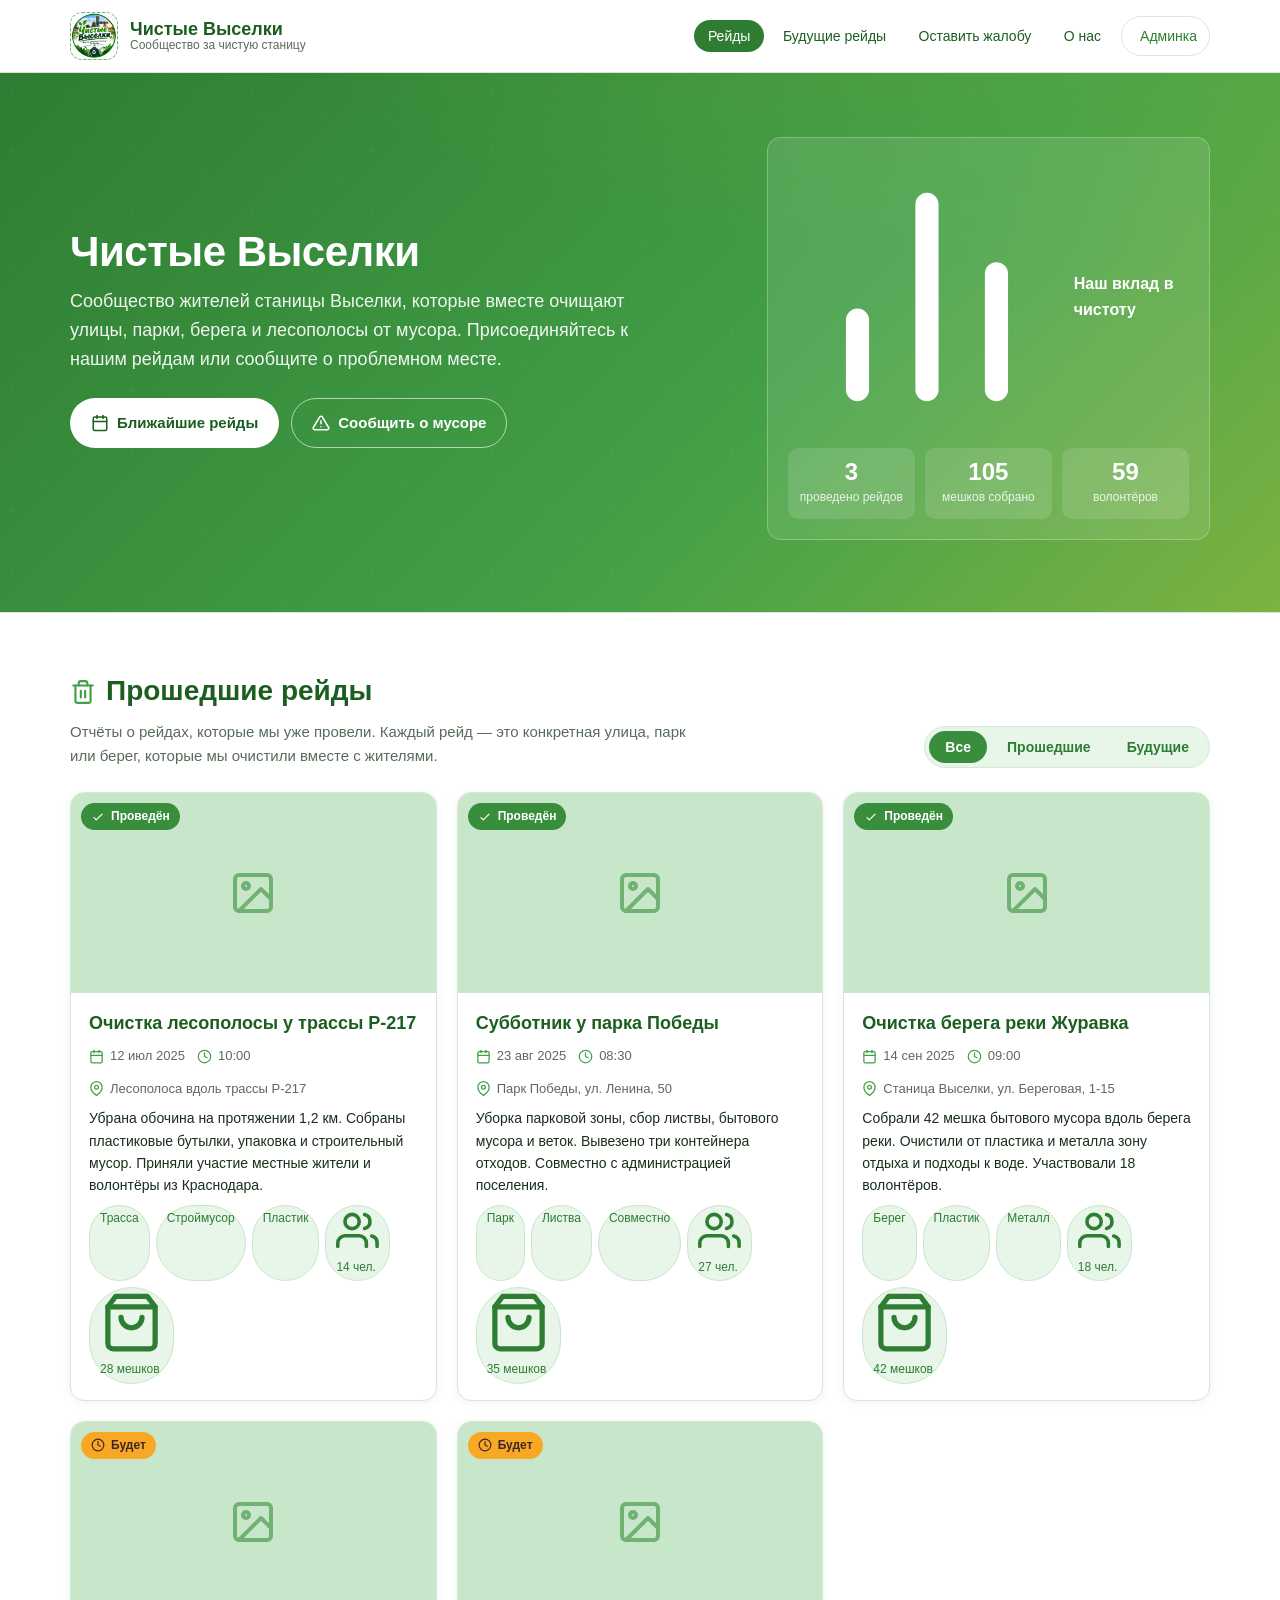
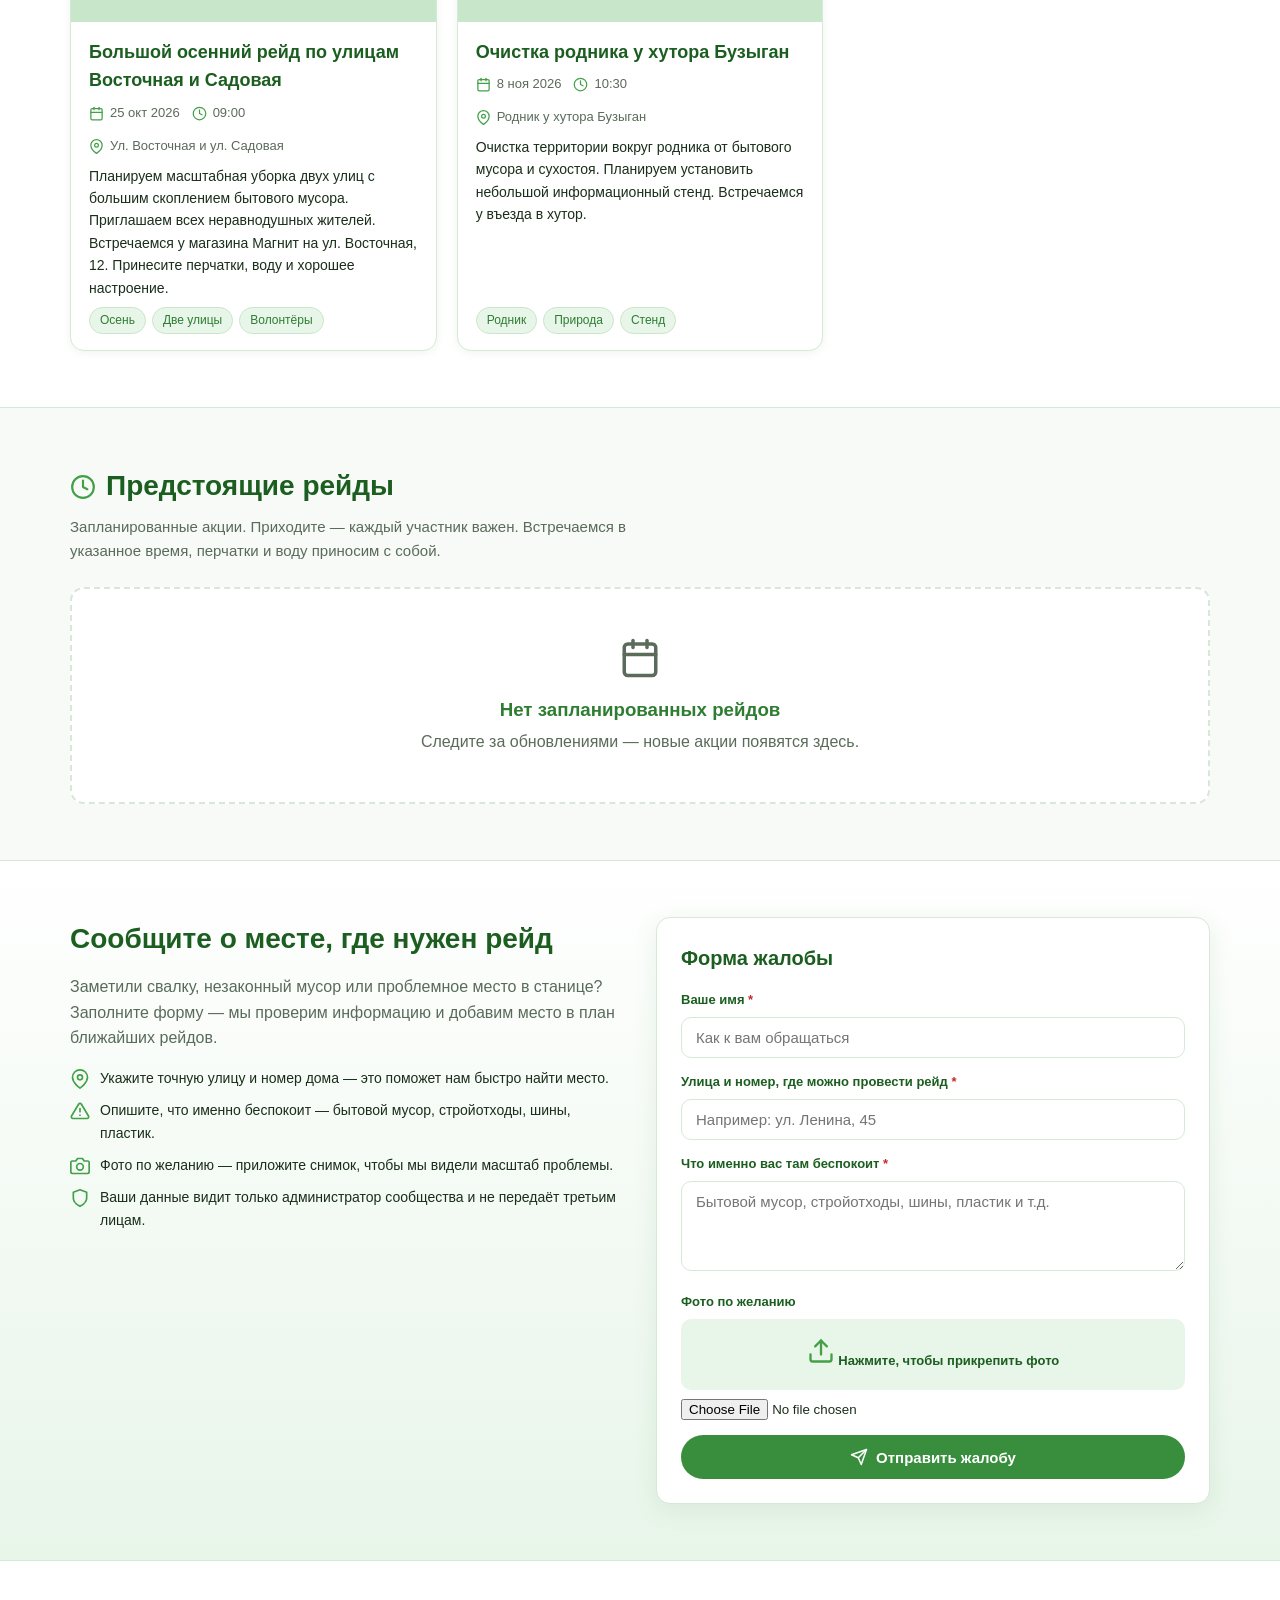
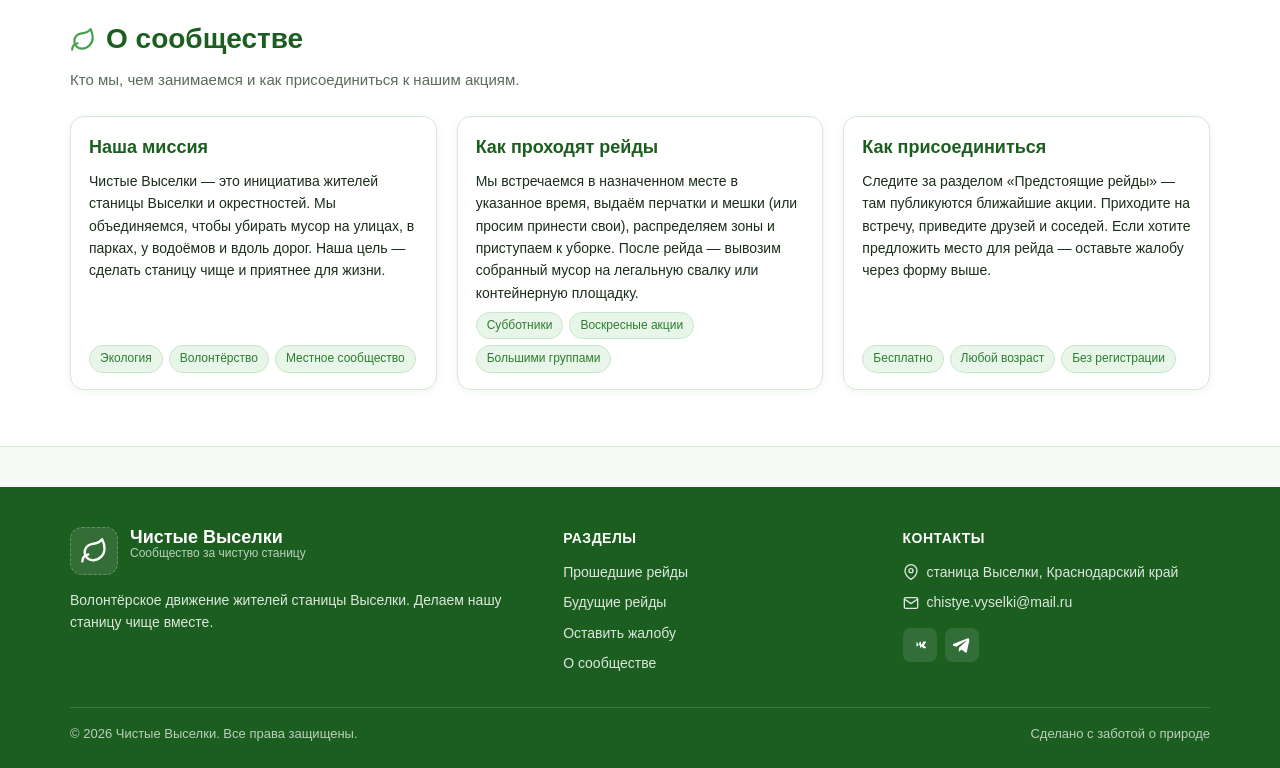
==== index.html @ 8d0e5d6b "Initial release: Чистые Выселки website - Main page (hero, past raids, upcoming raids, complaint for" ====
<!DOCTYPE html>
<html lang="ru">
<head>
<meta charset="UTF-8">
<meta name="viewport" content="width=device-width, initial-scale=1.0">
<title>Чистые Выселки — сообщество за чистую станицу</title>
<meta name="description" content="Чистые Выселки — сообщество жителей, которые очищают станицу Выселки от мусора. Информация о рейдах, подача жалоб, присоединиться к волонтёрам.">
<link rel="icon" type="image/png" href="logo.png">
<link rel="stylesheet" href="css/style.css">
</head>
<body>

<header class="site-header">
  <div class="header-inner">
    <a href="index.html" class="brand">
      <span class="logo-slot" id="logoSlot">
        <svg viewBox="0 0 24 24" fill="none" stroke="currentColor" stroke-width="2" stroke-linecap="round" stroke-linejoin="round"><path d="M11 20A7 7 0 0 1 9.8 6.1C15.5 5 17 4.48 19 2c1 2 2 4.18 2 8 0 5.5-4.78 10-10 10z"/><path d="M2 21c0-3 1.85-5.36 5.08-6"/></svg>
      </span>
      <span class="brand-text">
        <span class="brand-title">Чистые Выселки</span>
        <span class="brand-sub">Сообщество за чистую станицу</span>
      </span>
    </a>
    <nav class="nav">
      <div class="nav-links" id="navLinks">
        <a href="#raids" class="active">Рейды</a>
        <a href="#upcoming">Будущие рейды</a>
        <a href="#complaint">Оставить жалобу</a>
        <a href="#about">О нас</a>
      </div>
      <a href="admin/" class="admin-link">
        <svg viewBox="0 0 24 24" fill="none" stroke="currentColor" stroke-width="2" stroke-linecap="round" stroke-linejoin="round"><rect x="3" y="11" width="18" height="11" rx="2"/><path d="M7 11V7a5 5 0 0 1 10 0v4"/></svg>
        Админка
      </a>
      <button class="burger" id="burger" aria-label="Меню">
        <svg viewBox="0 0 24 24" fill="none" stroke="currentColor" stroke-width="2" stroke-linecap="round" stroke-linejoin="round"><line x1="3" y1="12" x2="21" y2="12"/><line x1="3" y1="6" x2="21" y2="6"/><line x1="3" y1="18" x2="21" y2="18"/></svg>
      </button>
    </nav>
  </div>
</header>

<section class="hero">
  <div class="container hero-inner">
    <div>
      <h1>Чистые Выселки</h1>
      <p class="lead">Сообщество жителей станицы Выселки, которые вместе очищают улицы, парки, берега и лесополосы от мусора. Присоединяйтесь к нашим рейдам или сообщите о проблемном месте.</p>
      <div class="hero-actions">
        <a href="#upcoming" class="btn btn-primary">
          <svg viewBox="0 0 24 24" fill="none" stroke="currentColor" stroke-width="2" stroke-linecap="round" stroke-linejoin="round"><rect x="3" y="4" width="18" height="18" rx="2"/><line x1="16" y1="2" x2="16" y2="6"/><line x1="8" y1="2" x2="8" y2="6"/><line x1="3" y1="10" x2="21" y2="10"/></svg>
          Ближайшие рейды
        </a>
        <a href="#complaint" class="btn btn-outline">
          <svg viewBox="0 0 24 24" fill="none" stroke="currentColor" stroke-width="2" stroke-linecap="round" stroke-linejoin="round"><path d="M10.29 3.86L1.82 18a2 2 0 0 0 1.71 3h16.94a2 2 0 0 0 1.71-3L13.71 3.86a2 2 0 0 0-3.42 0z"/><line x1="12" y1="9" x2="12" y2="13"/><line x1="12" y1="17" x2="12.01" y2="17"/></svg>
          Сообщить о мусоре
        </a>
      </div>
    </div>
    <div class="hero-card">
      <h3>
        <svg viewBox="0 0 24 24" fill="none" stroke="currentColor" stroke-width="2" stroke-linecap="round" stroke-linejoin="round"><line x1="18" y1="20" x2="18" y2="10"/><line x1="12" y1="20" x2="12" y2="4"/><line x1="6" y1="20" x2="6" y2="14"/></svg>
        Наш вклад в чистоту
      </h3>
      <div class="stats" id="heroStats">
        <div class="stat"><div class="num" id="statRaids">0</div><div class="lbl">проведено рейдов</div></div>
        <div class="stat"><div class="num" id="statBags">0</div><div class="lbl">мешков собрано</div></div>
        <div class="stat"><div class="num" id="statPeople">0</div><div class="lbl">волонтёров</div></div>
      </div>
    </div>
  </div>
</section>

<section class="section alt" id="raids">
  <div class="container">
    <div class="section-head">
      <div>
        <h2>
          <svg viewBox="0 0 24 24" fill="none" stroke="currentColor" stroke-width="2" stroke-linecap="round" stroke-linejoin="round"><path d="M3 6h18"/><path d="M19 6v14a2 2 0 0 1-2 2H7a2 2 0 0 1-2-2V6"/><path d="M8 6V4a2 2 0 0 1 2-2h4a2 2 0 0 1 2 2v2"/><line x1="10" y1="11" x2="10" y2="17"/><line x1="14" y1="11" x2="14" y2="17"/></svg>
          Прошедшие рейды
        </h2>
        <p>Отчёты о рейдах, которые мы уже провели. Каждый рейд — это конкретная улица, парк или берег, которые мы очистили вместе с жителями.</p>
      </div>
      <div class="tabs" id="raidTabs">
        <button class="tab active" data-filter="all">Все</button>
        <button class="tab" data-filter="past">Прошедшие</button>
        <button class="tab" data-filter="upcoming">Будущие</button>
      </div>
    </div>
    <div class="grid grid-raids" id="raidsGrid"></div>
  </div>
</section>

<section class="section" id="upcoming">
  <div class="container">
    <div class="section-head">
      <div>
        <h2>
          <svg viewBox="0 0 24 24" fill="none" stroke="currentColor" stroke-width="2" stroke-linecap="round" stroke-linejoin="round"><circle cx="12" cy="12" r="10"/><polyline points="12 6 12 12 16 14"/></svg>
          Предстоящие рейды
        </h2>
        <p>Запланированные акции. Приходите — каждый участник важен. Встречаемся в указанное время, перчатки и воду приносим с собой.</p>
      </div>
    </div>
    <div class="grid grid-upcoming" id="upcomingList"></div>
  </div>
</section>

<section class="section complaint-section" id="complaint">
  <div class="container complaint-grid">
    <div class="complaint-info">
      <h2>Сообщите о месте, где нужен рейд</h2>
      <p>Заметили свалку, незаконный мусор или проблемное место в станице? Заполните форму — мы проверим информацию и добавим место в план ближайших рейдов.</p>
      <ul class="complaint-list">
        <li>
          <svg viewBox="0 0 24 24" fill="none" stroke="currentColor" stroke-width="2" stroke-linecap="round" stroke-linejoin="round"><path d="M21 10c0 7-9 13-9 13s-9-6-9-13a9 9 0 0 1 18 0z"/><circle cx="12" cy="10" r="3"/></svg>
          <span>Укажите точную улицу и номер дома — это поможет нам быстро найти место.</span>
        </li>
        <li>
          <svg viewBox="0 0 24 24" fill="none" stroke="currentColor" stroke-width="2" stroke-linecap="round" stroke-linejoin="round"><path d="M10.29 3.86L1.82 18a2 2 0 0 0 1.71 3h16.94a2 2 0 0 0 1.71-3L13.71 3.86a2 2 0 0 0-3.42 0z"/><line x1="12" y1="9" x2="12" y2="13"/><line x1="12" y1="17" x2="12.01" y2="17"/></svg>
          <span>Опишите, что именно беспокоит — бытовой мусор, стройотходы, шины, пластик.</span>
        </li>
        <li>
          <svg viewBox="0 0 24 24" fill="none" stroke="currentColor" stroke-width="2" stroke-linecap="round" stroke-linejoin="round"><path d="M23 19a2 2 0 0 1-2 2H3a2 2 0 0 1-2-2V8a2 2 0 0 1 2-2h4l2-3h6l2 3h4a2 2 0 0 1 2 2z"/><circle cx="12" cy="13" r="4"/></svg>
          <span>Фото по желанию — приложите снимок, чтобы мы видели масштаб проблемы.</span>
        </li>
        <li>
          <svg viewBox="0 0 24 24" fill="none" stroke="currentColor" stroke-width="2" stroke-linecap="round" stroke-linejoin="round"><path d="M12 22s8-4 8-10V5l-8-3-8 3v7c0 6 8 10 8 10z"/></svg>
          <span>Ваши данные видит только администратор сообщества и не передаёт третьим лицам.</span>
        </li>
      </ul>
    </div>

    <div class="form-card">
      <h3>Форма жалобы</h3>
      <div id="complaintAlert"></div>
      <form id="complaintForm" autocomplete="off">
        <div class="field">
          <label for="cName">Ваше имя <span class="req">*</span></label>
          <input type="text" id="cName" name="name" placeholder="Как к вам обращаться" required maxlength="80">
        </div>
        <div class="field">
          <label for="cAddress">Улица и номер, где можно провести рейд <span class="req">*</span></label>
          <input type="text" id="cAddress" name="address" placeholder="Например: ул. Ленина, 45" required maxlength="120">
        </div>
        <div class="field">
          <label for="cProblem">Что именно вас там беспокоит <span class="req">*</span></label>
          <textarea id="cProblem" name="problem" placeholder="Бытовой мусор, стройотходы, шины, пластик и т.д." required maxlength="600"></textarea>
        </div>
        <div class="field">
          <label>Фото по желанию</label>
          <label class="file-drop" for="cPhoto">
            <svg viewBox="0 0 24 24" fill="none" stroke="currentColor" stroke-width="2" stroke-linecap="round" stroke-linejoin="round"><path d="M21 15v4a2 2 0 0 1-2 2H5a2 2 0 0 1-2-2v-4"/><polyline points="17 8 12 3 7 8"/><line x1="12" y1="3" x2="12" y2="15"/></svg>
            <span id="cPhotoLabel">Нажмите, чтобы прикрепить фото</span>
            <span class="filename" id="cFileName"></span>
          </label>
          <input type="file" id="cPhoto" accept="image/*">
          <div class="preview-img" id="cPreview" style="display:none"></div>
        </div>
        <button type="submit" class="btn btn-solid" style="width:100%;justify-content:center">
          <svg viewBox="0 0 24 24" fill="none" stroke="currentColor" stroke-width="2" stroke-linecap="round" stroke-linejoin="round"><line x1="22" y1="2" x2="11" y2="13"/><polygon points="22 2 15 22 11 13 2 9 22 2"/></svg>
          Отправить жалобу
        </button>
      </form>
    </div>
  </div>
</section>

<section class="section alt" id="about">
  <div class="container">
    <div class="section-head">
      <div>
        <h2>
          <svg viewBox="0 0 24 24" fill="none" stroke="currentColor" stroke-width="2" stroke-linecap="round" stroke-linejoin="round"><path d="M11 20A7 7 0 0 1 9.8 6.1C15.5 5 17 4.48 19 2c1 2 2 4.18 2 8 0 5.5-4.78 10-10 10z"/><path d="M2 21c0-3 1.85-5.36 5.08-6"/></svg>
          О сообществе
        </h2>
        <p>Кто мы, чем занимаемся и как присоединиться к нашим акциям.</p>
      </div>
    </div>
    <div class="grid grid-raids">
      <div class="card">
        <div class="card-body">
          <h3>Наша миссия</h3>
          <p class="card-desc">Чистые Выселки — это инициатива жителей станицы Выселки и окрестностей. Мы объединяемся, чтобы убирать мусор на улицах, в парках, у водоёмов и вдоль дорог. Наша цель — сделать станицу чище и приятнее для жизни.</p>
          <div class="card-tags">
            <span class="tag">Экология</span>
            <span class="tag">Волонтёрство</span>
            <span class="tag">Местное сообщество</span>
          </div>
        </div>
      </div>
      <div class="card">
        <div class="card-body">
          <h3>Как проходят рейды</h3>
          <p class="card-desc">Мы встречаемся в назначенном месте в указанное время, выдаём перчатки и мешки (или просим принести свои), распределяем зоны и приступаем к уборке. После рейда — вывозим собранный мусор на легальную свалку или контейнерную площадку.</p>
          <div class="card-tags">
            <span class="tag">Субботники</span>
            <span class="tag">Воскресные акции</span>
            <span class="tag">Большими группами</span>
          </div>
        </div>
      </div>
      <div class="card">
        <div class="card-body">
          <h3>Как присоединиться</h3>
          <p class="card-desc">Следите за разделом «Предстоящие рейды» — там публикуются ближайшие акции. Приходите на встречу, приведите друзей и соседей. Если хотите предложить место для рейда — оставьте жалобу через форму выше.</p>
          <div class="card-tags">
            <span class="tag">Бесплатно</span>
            <span class="tag">Любой возраст</span>
            <span class="tag">Без регистрации</span>
          </div>
        </div>
      </div>
    </div>
  </div>
</section>

<footer class="site-footer">
  <div class="container">
    <div class="footer-grid">
      <div class="footer-col">
        <div class="brand">
          <span class="logo-slot" style="background:rgba(255,255,255,.1);border-color:rgba(255,255,255,.25)">
            <svg viewBox="0 0 24 24" fill="none" stroke="#fff" stroke-width="2" stroke-linecap="round" stroke-linejoin="round" style="color:#fff"><path d="M11 20A7 7 0 0 1 9.8 6.1C15.5 5 17 4.48 19 2c1 2 2 4.18 2 8 0 5.5-4.78 10-10 10z"/><path d="M2 21c0-3 1.85-5.36 5.08-6"/></svg>
          </span>
          <span class="brand-text">
            <span class="brand-title">Чистые Выселки</span>
            <span class="brand-sub">Сообщество за чистую станицу</span>
          </span>
        </div>
        <p style="margin-top:14px">Волонтёрское движение жителей станицы Выселки. Делаем нашу станицу чище вместе.</p>
      </div>
      <div class="footer-col">
        <h4>Разделы</h4>
        <p><a href="#raids" style="color:rgba(255,255,255,.85)">Прошедшие рейды</a></p>
        <p><a href="#upcoming" style="color:rgba(255,255,255,.85)">Будущие рейды</a></p>
        <p><a href="#complaint" style="color:rgba(255,255,255,.85)">Оставить жалобу</a></p>
        <p><a href="#about" style="color:rgba(255,255,255,.85)">О сообществе</a></p>
      </div>
      <div class="footer-col">
        <h4>Контакты</h4>
        <p style="display:flex;align-items:center;gap:8px">
          <svg width="16" height="16" viewBox="0 0 24 24" fill="none" stroke="currentColor" stroke-width="2" stroke-linecap="round" stroke-linejoin="round"><path d="M21 10c0 7-9 13-9 13s-9-6-9-13a9 9 0 0 1 18 0z"/><circle cx="12" cy="10" r="3"/></svg>
          станица Выселки, Краснодарский край
        </p>
        <p style="display:flex;align-items:center;gap:8px">
          <svg width="16" height="16" viewBox="0 0 24 24" fill="none" stroke="currentColor" stroke-width="2" stroke-linecap="round" stroke-linejoin="round"><path d="M4 4h16c1.1 0 2 .9 2 2v12c0 1.1-.9 2-2 2H4c-1.1 0-2-.9-2-2V6c0-1.1.9-2 2-2z"/><polyline points="22,6 12,13 2,6"/></svg>
          chistye.vyselki@mail.ru
        </p>
        <div class="social" style="margin-top:14px">
          <a href="#" aria-label="VK">
            <svg viewBox="0 0 24 24" fill="currentColor"><path d="M12.785 16.241s.288-.032.435-.193c.135-.148.131-.426.131-.426s-.019-1.302.576-1.495c.587-.19 1.341 1.262 2.142 1.82.605.422 1.064.33 1.064.33l2.137-.03s1.117-.071.587-.964c-.043-.073-.308-.661-1.588-1.87-1.34-1.264-1.16-1.059.453-3.246.983-1.332 1.376-2.145 1.253-2.493-.117-.332-.84-.244-.84-.244l-2.406.015s-.178-.024-.31.056c-.13.079-.213.262-.213.262s-.382 1.03-.89 1.907c-1.07 1.85-1.499 1.948-1.674 1.832-.407-.267-.305-1.575-.305-1.575s.04-1.504-.296-2.057c-.252-.415-.738-.319-.923-.244-.407.165-.617.466-.617.466s-.527 1.096-.587 1.832c-.06.737.001 1.864.001 1.864s-.06.295-.354.131c-.244-.135-.487-.487-.852-.964-.335-.435-.602-.949-.602-.949l-1.137-1.832s-.227-.453-.508-.262c-.294.198-.131 1.043-.131 1.043l.022 4.542s-.043.435.193.524c.27.105.852-.262.852-.262l1.95-1.65s.516-.786.786-.786z"/></svg>
          </a>
          <a href="#" aria-label="Telegram">
            <svg viewBox="0 0 24 24" fill="currentColor"><path d="M21.944 4.364L18.48 20.04c-.262 1.16-.95 1.446-1.92.9l-5.32-3.92-2.57 2.475c-.285.285-.524.524-1.073.524l.384-5.418 9.86-8.91c.43-.384-.093-.596-.668-.213L4.27 13.24l-5.243-1.642c-1.14-.356-1.16-1.14.24-1.69l20.5-7.91c.95-.355 1.78.213 1.472 1.366z" transform="translate(0 1)"/></svg>
          </a>
        </div>
      </div>
    </div>
    <div class="footer-bottom">
      <span>&copy; <span id="year">2026</span> Чистые Выселки. Все права защищены.</span>
      <span>Сделано с заботой о природе</span>
    </div>
  </div>
</footer>

<button class="fab" id="fabTop" aria-label="Наверх" title="Наверх" style="display:none">
  <svg viewBox="0 0 24 24" fill="none" stroke="currentColor" stroke-width="2" stroke-linecap="round" stroke-linejoin="round"><line x1="12" y1="19" x2="12" y2="5"/><polyline points="5 12 12 5 19 12"/></svg>
</button>

<script src="js/icons.js"></script>
<script src="js/data.js"></script>
<script src="js/main.js"></script>
</body>
</html>
---- css/style.css ----
:root{
  --green-900:#1b5e20;
  --green-800:#2e7d32;
  --green-700:#388e3c;
  --green-600:#43a047;
  --green-500:#4caf50;
  --green-400:#66bb6a;
  --green-200:#a5d6a7;
  --green-100:#c8e6c9;
  --green-50:#e8f5e9;
  --leaf:#7cb342;
  --earth:#5d4037;
  --paper:#f7faf7;
  --ink:#1a2e1a;
  --muted:#5a6b5a;
  --line:#d7e8d7;
  --danger:#c62828;
  --danger-bg:#fdecea;
  --warn:#f9a825;
  --shadow:0 6px 24px rgba(46,125,50,.10);
  --shadow-sm:0 2px 8px rgba(46,125,50,.08);
  --radius:14px;
  --radius-sm:10px;
  --maxw:1180px;
}

*{box-sizing:border-box}
html,body{margin:0;padding:0}
body{
  font-family:'Segoe UI',Roboto,'Helvetica Neue',Arial,sans-serif;
  background:var(--paper);
  color:var(--ink);
  line-height:1.6;
  font-size:16px;
  -webkit-font-smoothing:antialiased;
}
a{color:var(--green-800);text-decoration:none}
a:hover{color:var(--green-900);text-decoration:underline}
img{max-width:100%;display:block}
button{font-family:inherit;cursor:pointer}

.container{max-width:var(--maxw);margin:0 auto;padding:0 20px}

.site-header{
  position:sticky;top:0;z-index:50;
  background:rgba(255,255,255,.92);
  backdrop-filter:saturate(160%) blur(8px);
  border-bottom:1px solid var(--line);
}
.header-inner{
  display:flex;align-items:center;gap:14px;
  padding:12px 20px;max-width:var(--maxw);margin:0 auto;
}
.brand{display:flex;align-items:center;gap:12px;text-decoration:none;color:var(--ink)}
.brand:hover{text-decoration:none}
.logo-slot{
  width:48px;height:48px;border-radius:12px;
  background:var(--green-50);
  border:1px dashed var(--green-400);
  display:flex;align-items:center;justify-content:center;
  overflow:hidden;flex-shrink:0;
}
.logo-slot img{width:100%;height:100%;object-fit:cover}
.logo-slot svg{width:28px;height:28px;color:var(--green-600)}
.brand-text{display:flex;flex-direction:column;line-height:1.15}
.brand-title{font-weight:700;font-size:18px;color:var(--green-900)}
.brand-sub{font-size:12px;color:var(--muted)}

.nav{margin-left:auto;display:flex;gap:6px;align-items:center}
.nav a{
  padding:8px 14px;border-radius:999px;
  color:var(--green-900);font-weight:500;font-size:14px;
}
.nav a:hover{background:var(--green-50);text-decoration:none}
.nav a.active{background:var(--green-800);color:#fff}
.nav .admin-link{
  display:flex;align-items:center;gap:6px;
  padding:8px 12px;border-radius:999px;
  border:1px solid var(--line);color:var(--green-800);
  background:#fff;
}
.nav .admin-link:hover{background:var(--green-50)}

.hero{
  position:relative;overflow:hidden;
  background:
    radial-gradient(1200px 400px at 80% -10%,rgba(124,179,66,.25),transparent 60%),
    linear-gradient(135deg,var(--green-800) 0%,var(--green-600) 60%,var(--leaf) 100%);
  color:#fff;padding:64px 0 72px;
}
.hero::after{
  content:"";position:absolute;inset:0;
  background-image:
    radial-gradient(circle at 20% 30%,rgba(255,255,255,.06) 0,transparent 2px),
    radial-gradient(circle at 70% 80%,rgba(255,255,255,.05) 0,transparent 2px),
    radial-gradient(circle at 40% 70%,rgba(255,255,255,.04) 0,transparent 2px);
  background-size:60px 60px;
  pointer-events:none;
}
.hero-inner{position:relative;z-index:1;display:grid;grid-template-columns:1.2fr .8fr;gap:32px;align-items:center}
.hero h1{font-size:42px;margin:0 0 12px;letter-spacing:-.5px;line-height:1.1}
.hero p.lead{font-size:18px;color:rgba(255,255,255,.92);margin:0 0 24px;max-width:560px}
.hero-actions{display:flex;gap:12px;flex-wrap:wrap}
.btn{
  display:inline-flex;align-items:center;gap:8px;
  padding:12px 20px;border-radius:999px;font-weight:600;
  border:1px solid transparent;font-size:15px;transition:transform .12s ease,background .2s ease;
}
.btn:hover{transform:translateY(-1px);text-decoration:none}
.btn-primary{background:#fff;color:var(--green-900)}
.btn-primary:hover{background:var(--green-50)}
.btn-outline{background:transparent;color:#fff;border-color:rgba(255,255,255,.6)}
.btn-outline:hover{background:rgba(255,255,255,.12)}
.btn-solid{background:var(--green-700);color:#fff}
.btn-solid:hover{background:var(--green-800)}
.btn-danger{background:var(--danger);color:#fff}
.btn-ghost{background:transparent;color:var(--green-800);border-color:var(--line)}
.btn-ghost:hover{background:var(--green-50)}
.btn-sm{padding:8px 14px;font-size:13px}
.btn svg{width:18px;height:18px}

.hero-card{
  background:rgba(255,255,255,.10);
  border:1px solid rgba(255,255,255,.25);
  border-radius:var(--radius);
  padding:20px;backdrop-filter:blur(6px);
}
.hero-card h3{margin:0 0 12px;font-size:16px;color:#fff;display:flex;align-items:center;gap:8px}
.stats{display:grid;grid-template-columns:repeat(3,1fr);gap:10px}
.stat{background:rgba(255,255,255,.12);border-radius:10px;padding:12px;text-align:center}
.stat .num{font-size:24px;font-weight:700;color:#fff;line-height:1}
.stat .lbl{font-size:12px;color:rgba(255,255,255,.85);margin-top:4px}

.section{padding:56px 0}
.section.alt{background:#fff;border-top:1px solid var(--line);border-bottom:1px solid var(--line)}
.section-head{display:flex;align-items:flex-end;justify-content:space-between;gap:16px;margin-bottom:24px;flex-wrap:wrap}
.section-head h2{margin:0;font-size:28px;color:var(--green-900);display:flex;align-items:center;gap:10px}
.section-head h2 svg{width:26px;height:26px;color:var(--green-600)}
.section-head p{margin:6px 0 0;color:var(--muted);max-width:620px;font-size:15px}

.tabs{display:inline-flex;background:var(--green-50);border:1px solid var(--line);border-radius:999px;padding:4px;gap:4px}
.tab{
  padding:8px 16px;border-radius:999px;font-size:14px;font-weight:600;
  color:var(--green-800);background:transparent;border:none;
}
.tab.active{background:var(--green-700);color:#fff}

.grid{display:grid;gap:20px}
.grid-raids{grid-template-columns:repeat(auto-fill,minmax(320px,1fr))}
.grid-upcoming{grid-template-columns:repeat(auto-fill,minmax(360px,1fr))}

.card{
  background:#fff;border:1px solid var(--line);border-radius:var(--radius);
  overflow:hidden;box-shadow:var(--shadow-sm);transition:transform .15s ease,box-shadow .15s ease;
  display:flex;flex-direction:column;
}
.card:hover{transform:translateY(-3px);box-shadow:var(--shadow)}
.card-img{height:200px;background:var(--green-100);position:relative;overflow:hidden}
.card-img img{width:100%;height:100%;object-fit:cover}
.card-img .placeholder{
  width:100%;height:100%;display:flex;align-items:center;justify-content:center;
  color:var(--green-700);
}
.card-img .placeholder svg{width:48px;height:48px;opacity:.6}
.card-badge{
  position:absolute;top:10px;left:10px;
  background:var(--green-700);color:#fff;font-size:12px;font-weight:600;
  padding:4px 10px;border-radius:999px;display:flex;align-items:center;gap:6px;
}
.card-badge.upcoming{background:var(--warn);color:#3e2723}
.card-badge svg{width:14px;height:14px}
.card-body{padding:16px 18px;display:flex;flex-direction:column;gap:8px;flex:1}
.card-body h3{margin:0;font-size:18px;color:var(--green-900)}
.card-meta{display:flex;flex-wrap:wrap;gap:12px;color:var(--muted);font-size:13px}
.card-meta span{display:flex;align-items:center;gap:6px}
.card-meta svg{width:15px;height:15px;color:var(--green-600)}
.card-desc{color:var(--ink);font-size:14px;margin:0}
.card-tags{display:flex;gap:6px;flex-wrap:wrap;margin-top:auto}
.tag{background:var(--green-50);color:var(--green-800);border:1px solid var(--green-100);padding:3px 10px;border-radius:999px;font-size:12px;font-weight:500}

.upcoming-item{
  background:#fff;border:1px solid var(--line);border-radius:var(--radius);
  padding:18px 20px;display:grid;grid-template-columns:auto 1fr auto;gap:16px;align-items:center;
  box-shadow:var(--shadow-sm);
}
.date-block{
  background:var(--green-800);color:#fff;border-radius:10px;padding:8px 12px;
  text-align:center;min-width:62px;
}
.date-block .d{font-size:22px;font-weight:700;line-height:1}
.date-block .m{font-size:11px;text-transform:uppercase;letter-spacing:.5px;opacity:.9;margin-top:2px}
.upcoming-info h3{margin:0 0 4px;font-size:17px;color:var(--green-900)}
.upcoming-info p{margin:0;color:var(--muted);font-size:14px;display:flex;align-items:center;gap:6px}
.upcoming-info p svg{width:14px;height:14px;color:var(--green-600)}
.upcoming-actions{display:flex;gap:8px;align-items:center;flex-wrap:wrap}

.empty{
  text-align:center;padding:48px 20px;border:2px dashed var(--line);border-radius:var(--radius);
  color:var(--muted);background:#fff;
}
.empty svg{width:42px;height:42px;color:var(--green-300);margin-bottom:8px}
.empty h3{margin:0 0 4px;color:var(--green-800)}
.empty p{margin:0}

.complaint-section{background:linear-gradient(180deg,#fff 0%,var(--green-50) 100%);border-top:1px solid var(--line)}
.complaint-grid{display:grid;grid-template-columns:1fr 1fr;gap:32px;align-items:start}
.complaint-info h2{margin:0 0 12px;color:var(--green-900);font-size:28px}
.complaint-info p{color:var(--muted);margin:0 0 16px}
.complaint-list{list-style:none;padding:0;margin:16px 0 0;display:flex;flex-direction:column;gap:10px}
.complaint-list li{display:flex;gap:10px;align-items:flex-start;color:var(--ink);font-size:14px}
.complaint-list svg{width:20px;height:20px;color:var(--green-600);flex-shrink:0;margin-top:2px}

.form-card{
  background:#fff;border:1px solid var(--line);border-radius:var(--radius);
  padding:24px;box-shadow:var(--shadow);
}
.form-card h3{margin:0 0 16px;color:var(--green-900);font-size:20px}
.field{margin-bottom:14px}
.field label{display:block;font-size:13px;font-weight:600;color:var(--green-900);margin-bottom:6px}
.field label .req{color:var(--danger)}
.field input[type=text],
.field input[type=password],
.field textarea,
.field input[type=date],
.field input[type=time],
.field select{
  width:100%;padding:11px 14px;border:1px solid var(--line);border-radius:var(--radius-sm);
  font-size:15px;font-family:inherit;background:#fff;color:var(--ink);
  transition:border-color .15s ease,box-shadow .15s ease;
}
.field input:focus,
.field textarea:focus,
.field select:focus{
  outline:none;border-color:var(--green-500);
  box-shadow:0 0 0 3px rgba(76,175,80,.15);
}
.field textarea{resize:vertical;min-height:90px}
.field .hint{font-size:12px;color:var(--muted);margin-top:4px}

.file-drop{
  border:2px dashed var(--green-300);border-radius:var(--radius-sm);
  padding:18px;text-align:center;color:var(--muted);cursor:pointer;
  background:var(--green-50);transition:background .15s ease,border-color .15s ease;
  display:flex;flex-direction:column;align-items:center;gap:6px;
}
.file-drop:hover{background:var(--green-100);border-color:var(--green-500)}
.file-drop svg{width:28px;height:28px;color:var(--green-600)}
.file-drop .filename{font-size:13px;color:var(--green-800);word-break:break-all}
.file-drop input{display:none}
.preview-img{margin-top:10px;border-radius:8px;overflow:hidden;border:1px solid var(--line);max-height:160px}
.preview-img img{width:100%;height:100%;object-fit:cover}

.alert{padding:12px 16px;border-radius:var(--radius-sm);font-size:14px;margin-bottom:14px;display:flex;gap:10px;align-items:center}
.alert svg{width:18px;height:18px;flex-shrink:0}
.alert-success{background:var(--green-50);border:1px solid var(--green-200);color:var(--green-900)}
.alert-error{background:var(--danger-bg);border:1px solid #f5c6cb;color:var(--danger)}
.alert-info{background:#e3f2fd;border:1px solid #bbdefb;color:#0d47a1}

.admin-bar{
  background:var(--green-900);color:#fff;padding:10px 0;font-size:13px;
}
.admin-bar .container{display:flex;align-items:center;gap:14px;flex-wrap:wrap}
.admin-bar svg{width:16px;height:16px}
.admin-bar .pill{background:rgba(255,255,255,.15);padding:4px 10px;border-radius:999px;display:inline-flex;align-items:center;gap:6px}

.login-wrap{min-height:calc(100vh - 60px);display:flex;align-items:center;justify-content:center;padding:40px 20px;
  background:
    radial-gradient(1000px 400px at 50% -10%,rgba(124,179,66,.25),transparent 60%),
    linear-gradient(135deg,var(--green-900) 0%,var(--green-700) 100%);
}
.login-card{
  background:#fff;border-radius:var(--radius);padding:32px;width:100%;max-width:380px;
  box-shadow:0 20px 60px rgba(0,0,0,.25);
}
.login-card .logo-slot{margin:0 auto 16px;width:64px;height:64px}
.login-card h1{text-align:center;margin:0 0 4px;color:var(--green-900);font-size:22px}
.login-card .sub{text-align:center;color:var(--muted);font-size:13px;margin:0 0 20px}

.admin-layout{display:grid;grid-template-columns:240px 1fr;gap:0;min-height:calc(100vh - 40px)}
.admin-sidebar{
  background:#fff;border-right:1px solid var(--line);padding:20px 14px;
  display:flex;flex-direction:column;gap:6px;
}
.admin-sidebar .label{font-size:11px;text-transform:uppercase;letter-spacing:.6px;color:var(--muted);padding:0 10px;margin:14px 0 6px}
.admin-nav-item{
  display:flex;align-items:center;gap:10px;padding:10px 12px;border-radius:10px;
  color:var(--ink);font-size:14px;font-weight:500;cursor:pointer;border:none;background:transparent;text-align:left;width:100%;
}
.admin-nav-item:hover{background:var(--green-50)}
.admin-nav-item.active{background:var(--green-800);color:#fff}
.admin-nav-item svg{width:18px;height:18px;flex-shrink:0}
.admin-sidebar .spacer{flex:1}
.admin-content{padding:24px 28px;overflow-x:hidden}
.admin-content h1{margin:0 0 4px;font-size:24px;color:var(--green-900)}
.admin-content .sub{color:var(--muted);margin:0 0 20px;font-size:14px}

.panel{display:none}
.panel.active{display:block}

.toolbar{display:flex;gap:10px;flex-wrap:wrap;align-items:center;margin-bottom:16px}
.toolbar .search{
  flex:1;min-width:200px;padding:10px 14px;border:1px solid var(--line);
  border-radius:999px;font-size:14px;background:#fff;
}
.toolbar .search:focus{outline:none;border-color:var(--green-500);box-shadow:0 0 0 3px rgba(76,175,80,.15)}

.table{width:100%;border-collapse:collapse;background:#fff;border:1px solid var(--line);border-radius:var(--radius);overflow:hidden}
.table th,.table td{padding:12px 14px;text-align:left;border-bottom:1px solid var(--line);font-size:14px}
.table th{background:var(--green-50);color:var(--green-900);font-weight:600;font-size:13px;text-transform:uppercase;letter-spacing:.4px}
.table tr:last-child td{border-bottom:none}
.table tr:hover td{background:var(--green-50)}
.table .thumb{width:54px;height:40px;border-radius:6px;object-fit:cover;background:var(--green-100)}
.table .actions{display:flex;gap:6px}
.icon-btn{
  width:30px;height:30px;border-radius:8px;display:inline-flex;align-items:center;justify-content:center;
  border:1px solid var(--line);background:#fff;color:var(--green-800);
}
.icon-btn:hover{background:var(--green-50)}
.icon-btn.danger{color:var(--danger);border-color:#f5c6cb}
.icon-btn.danger:hover{background:var(--danger-bg)}
.icon-btn svg{width:16px;height:16px}

.modal-backdrop{
  position:fixed;inset:0;background:rgba(15,30,15,.5);backdrop-filter:blur(4px);
  display:none;align-items:flex-start;justify-content:center;z-index:100;padding:40px 20px;overflow-y:auto;
}
.modal-backdrop.open{display:flex}
.modal{
  background:#fff;border-radius:var(--radius);max-width:560px;width:100%;
  box-shadow:0 20px 60px rgba(0,0,0,.3);overflow:hidden;
  animation:slideIn .2s ease;
}
@keyframes slideIn{from{transform:translateY(-12px);opacity:0}to{transform:translateY(0);opacity:1}}
.modal-head{
  padding:18px 22px;border-bottom:1px solid var(--line);
  display:flex;align-items:center;justify-content:space-between;
  background:var(--green-50);
}
.modal-head h3{margin:0;color:var(--green-900);font-size:18px}
.modal-body{padding:22px}
.modal-foot{padding:14px 22px;border-top:1px solid var(--line);display:flex;justify-content:flex-end;gap:10px;background:#fafafa}

.row-2{display:grid;grid-template-columns:1fr 1fr;gap:12px}

.site-footer{
  background:var(--green-900);color:rgba(255,255,255,.85);
  padding:40px 0 24px;margin-top:40px;
}
.footer-grid{display:grid;grid-template-columns:1.5fr 1fr 1fr;gap:32px}
.footer-col h4{color:#fff;font-size:14px;margin:0 0 12px;text-transform:uppercase;letter-spacing:.5px}
.footer-col p{font-size:14px;margin:0 0 8px}
.footer-col .brand{color:#fff;align-items:flex-start}
.footer-col .brand-text .brand-title{color:#fff}
.footer-col .brand-text .brand-sub{color:rgba(255,255,255,.7)}
.footer-bottom{border-top:1px solid rgba(255,255,255,.15);margin-top:24px;padding-top:16px;font-size:13px;color:rgba(255,255,255,.7);display:flex;justify-content:space-between;flex-wrap:wrap;gap:10px}
.social{display:flex;gap:8px}
.social a{
  width:34px;height:34px;border-radius:8px;background:rgba(255,255,255,.1);
  display:flex;align-items:center;justify-content:center;color:#fff;
}
.social a:hover{background:rgba(255,255,255,.2);text-decoration:none}
.social svg{width:18px;height:18px}

.fab{
  position:fixed;bottom:24px;right:24px;width:54px;height:54px;border-radius:50%;
  background:var(--green-700);color:#fff;border:none;display:flex;align-items:center;justify-content:center;
  box-shadow:0 6px 20px rgba(46,125,50,.4);z-index:40;
}
.fab:hover{background:var(--green-800);transform:translateY(-2px)}
.fab svg{width:24px;height:24px}

.toast{
  position:fixed;bottom:24px;left:50%;transform:translateX(-50%) translateY(20px);
  background:var(--green-900);color:#fff;padding:12px 20px;border-radius:999px;
  font-size:14px;box-shadow:0 6px 20px rgba(0,0,0,.3);opacity:0;transition:all .25s ease;z-index:200;
  display:flex;align-items:center;gap:8px;
}
.toast.show{opacity:1;transform:translateX(-50%) translateY(0)}
.toast svg{width:18px;height:18px}

.burger{display:none;background:none;border:none;padding:8px;color:var(--green-800)}
.burger svg{width:24px;height:24px}

@media(max-width:900px){
  .hero-inner{grid-template-columns:1fr}
  .complaint-grid{grid-template-columns:1fr}
  .footer-grid{grid-template-columns:1fr;gap:20px}
  .admin-layout{grid-template-columns:1fr}
  .admin-sidebar{flex-direction:row;overflow-x:auto;padding:10px}
  .admin-sidebar .label,.admin-sidebar .spacer{display:none}
  .admin-nav-item{white-space:nowrap}
}

@media(max-width:680px){
  .nav .nav-links{display:none}
  .nav .nav-links.open{
    display:flex;flex-direction:column;position:absolute;top:64px;left:0;right:0;
    background:#fff;border-bottom:1px solid var(--line);padding:10px 16px;gap:6px;
  }
  .burger{display:inline-flex}
  .hero h1{font-size:30px}
  .hero p.lead{font-size:16px}
  .section-head h2{font-size:22px}
  .upcoming-item{grid-template-columns:auto 1fr;row-gap:10px}
  .upcoming-actions{grid-column:1/-1}
  .row-2{grid-template-columns:1fr}
}
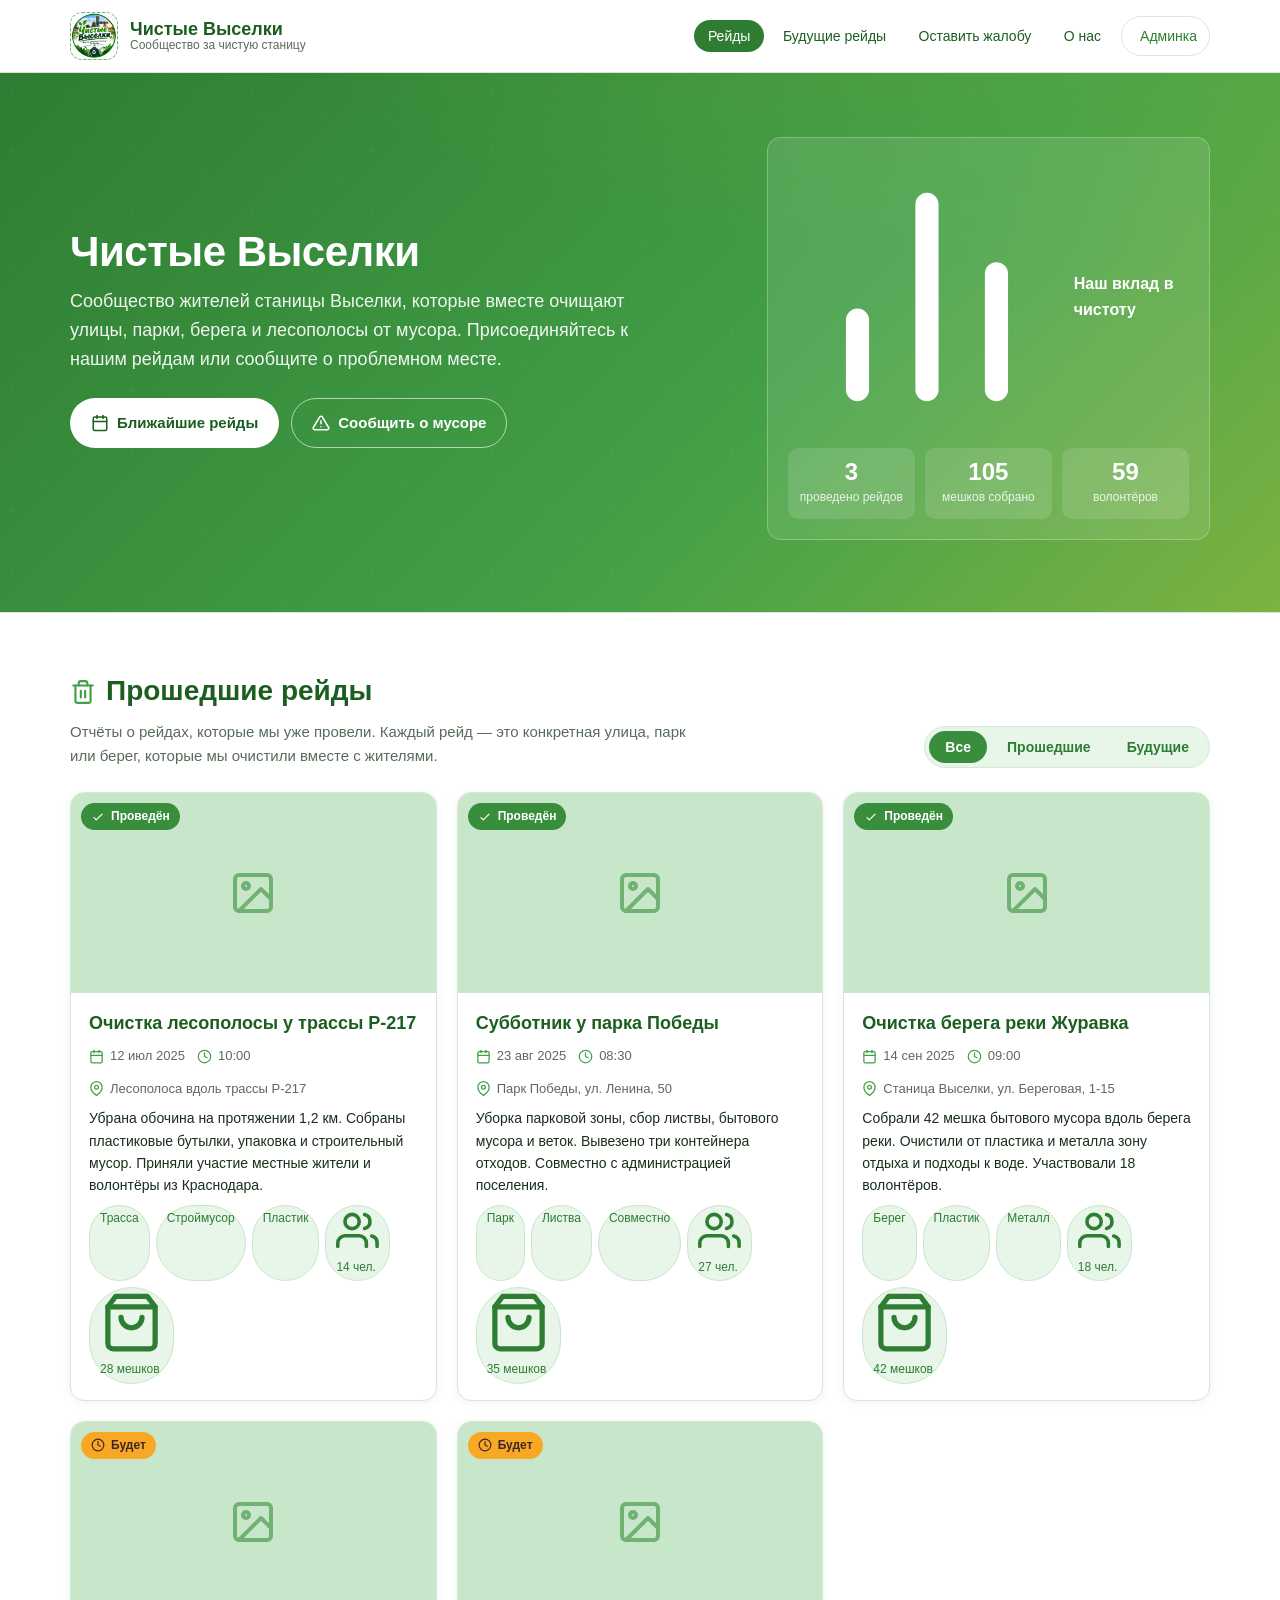
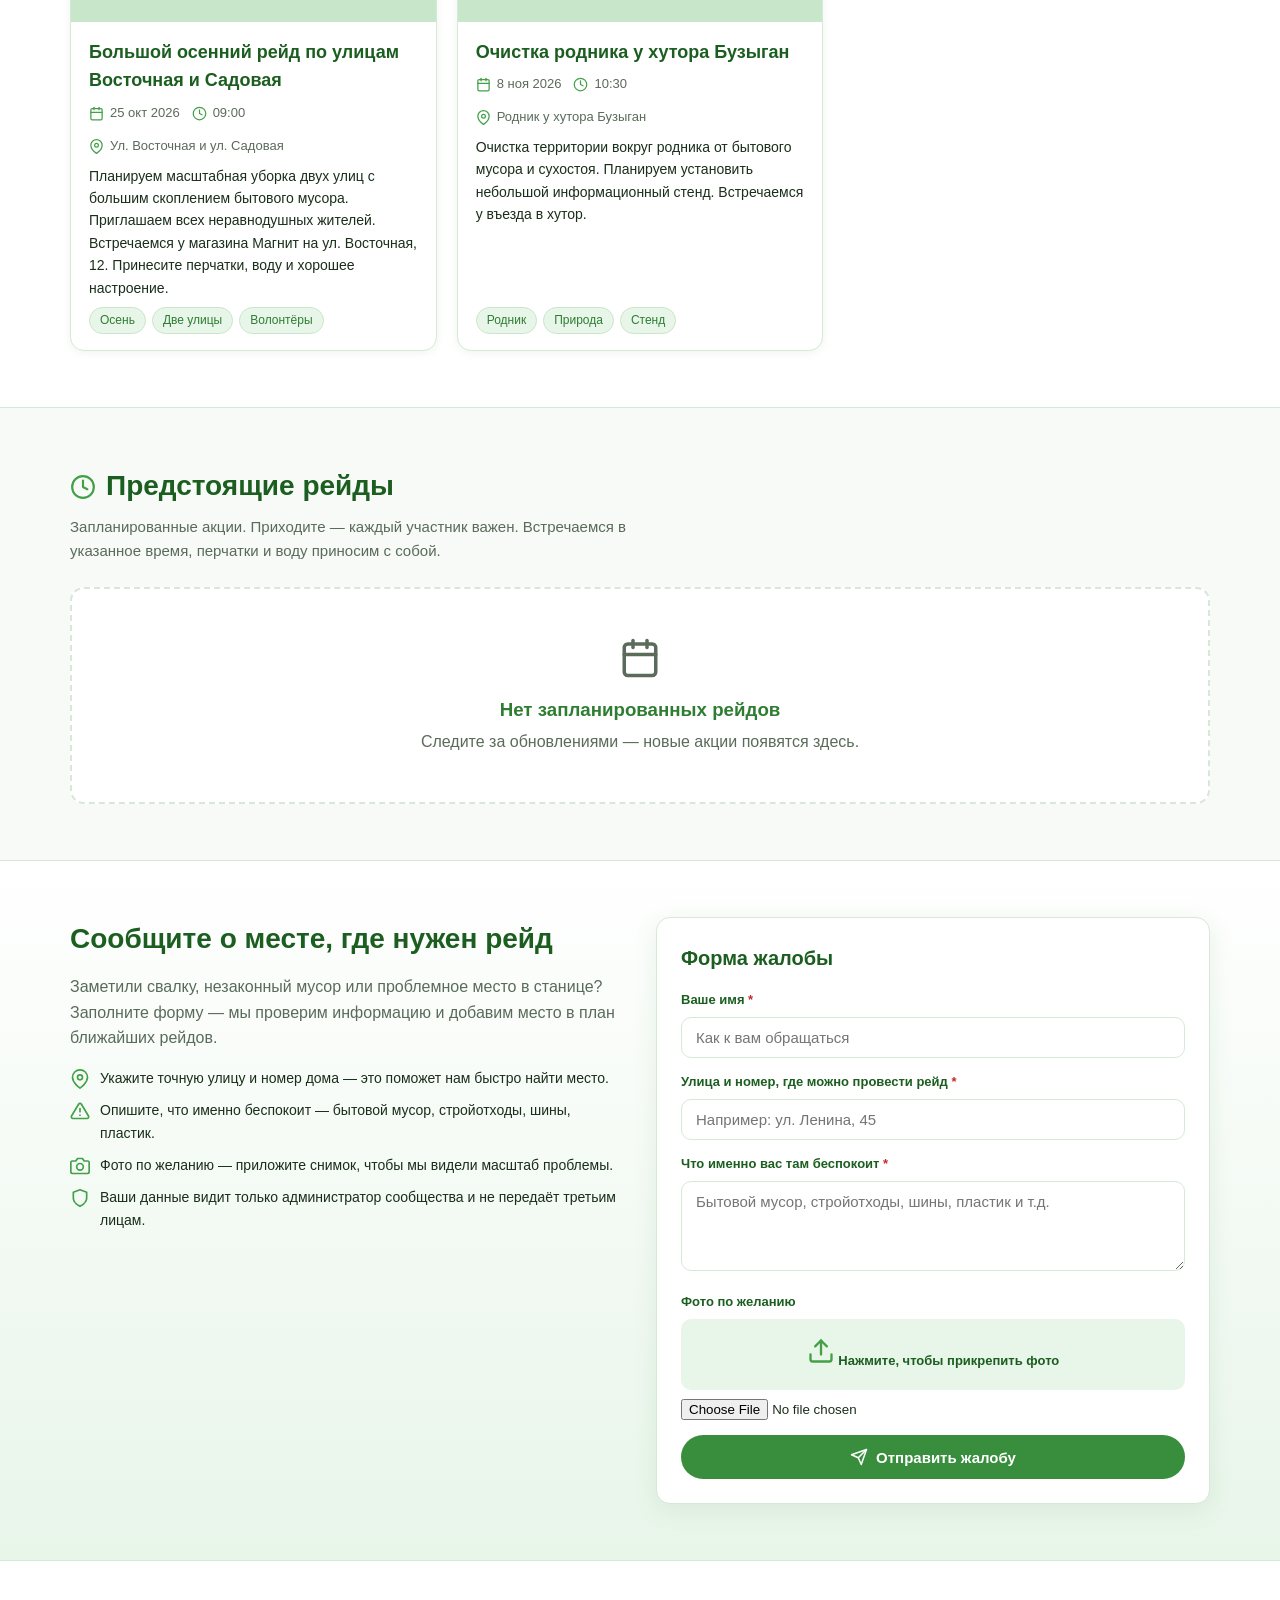
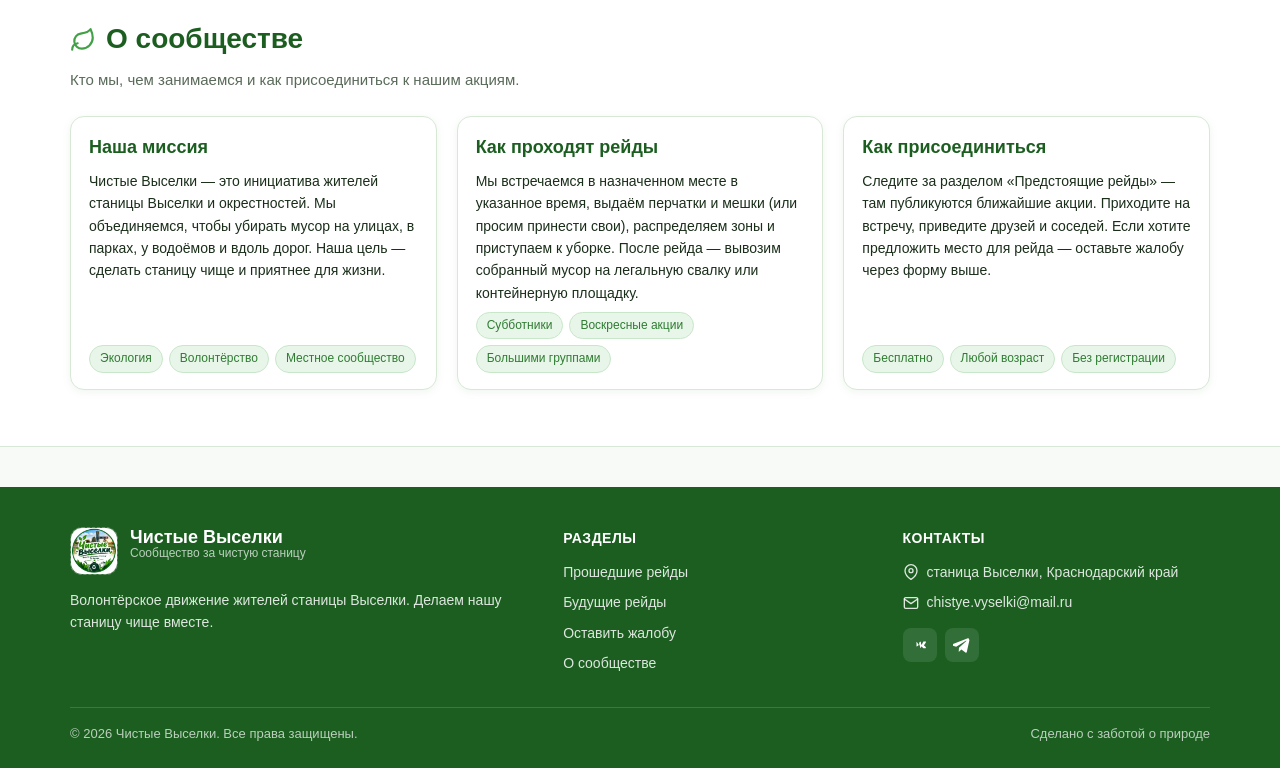
==== commit db678a54: "fix: use logo.png in footer and admin header (replaces SVG placeholder) - Add .brand-logo class to f" ====
--- a/index.html
+++ b/index.html
@@ -13,7 +13,7 @@
 <header class="site-header">
   <div class="header-inner">
     <a href="index.html" class="brand">
-      <span class="logo-slot" id="logoSlot">
+      <span class="logo-slot brand-logo" id="logoSlot">
         <svg viewBox="0 0 24 24" fill="none" stroke="currentColor" stroke-width="2" stroke-linecap="round" stroke-linejoin="round"><path d="M11 20A7 7 0 0 1 9.8 6.1C15.5 5 17 4.48 19 2c1 2 2 4.18 2 8 0 5.5-4.78 10-10 10z"/><path d="M2 21c0-3 1.85-5.36 5.08-6"/></svg>
       </span>
       <span class="brand-text">
@@ -218,7 +218,7 @@
     <div class="footer-grid">
       <div class="footer-col">
         <div class="brand">
-          <span class="logo-slot" style="background:rgba(255,255,255,.1);border-color:rgba(255,255,255,.25)">
+          <span class="logo-slot brand-logo" style="background:rgba(255,255,255,.1);border-color:rgba(255,255,255,.25)">
             <svg viewBox="0 0 24 24" fill="none" stroke="#fff" stroke-width="2" stroke-linecap="round" stroke-linejoin="round" style="color:#fff"><path d="M11 20A7 7 0 0 1 9.8 6.1C15.5 5 17 4.48 19 2c1 2 2 4.18 2 8 0 5.5-4.78 10-10 10z"/><path d="M2 21c0-3 1.85-5.36 5.08-6"/></svg>
           </span>
           <span class="brand-text">
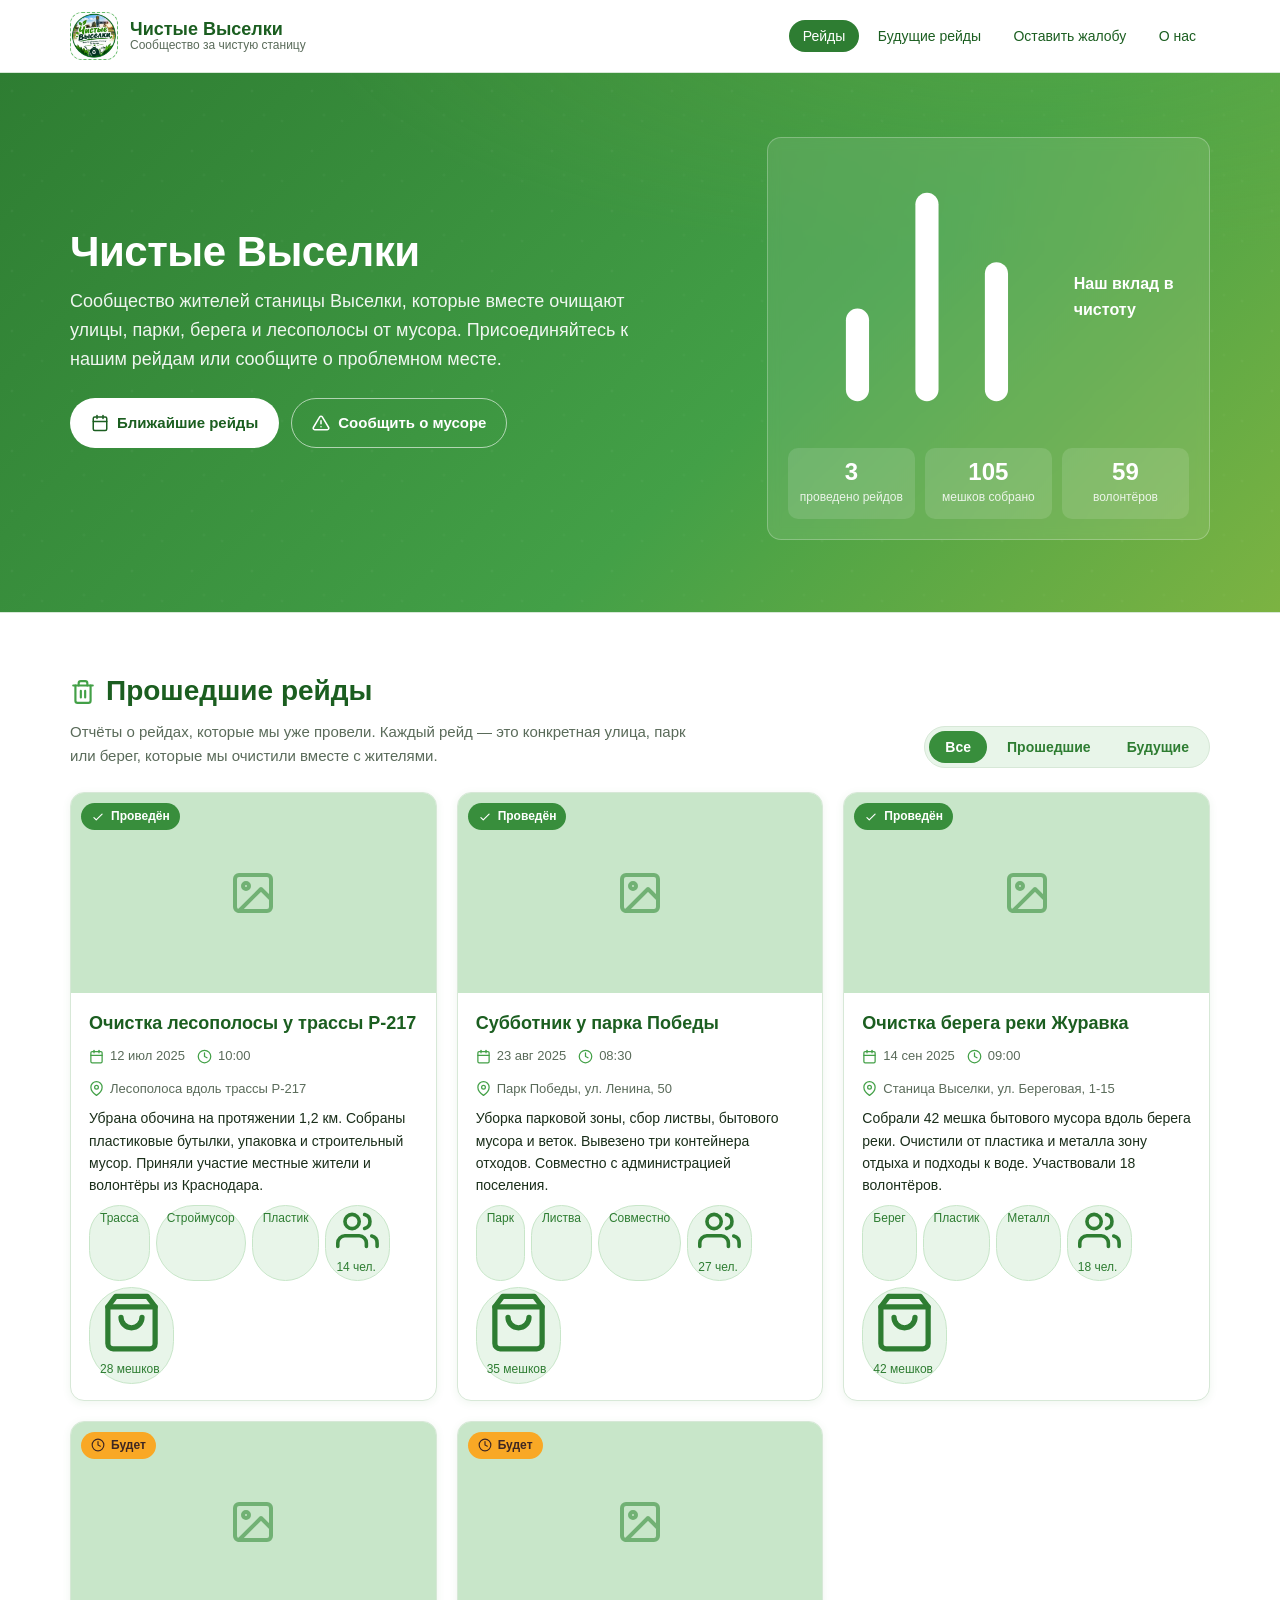
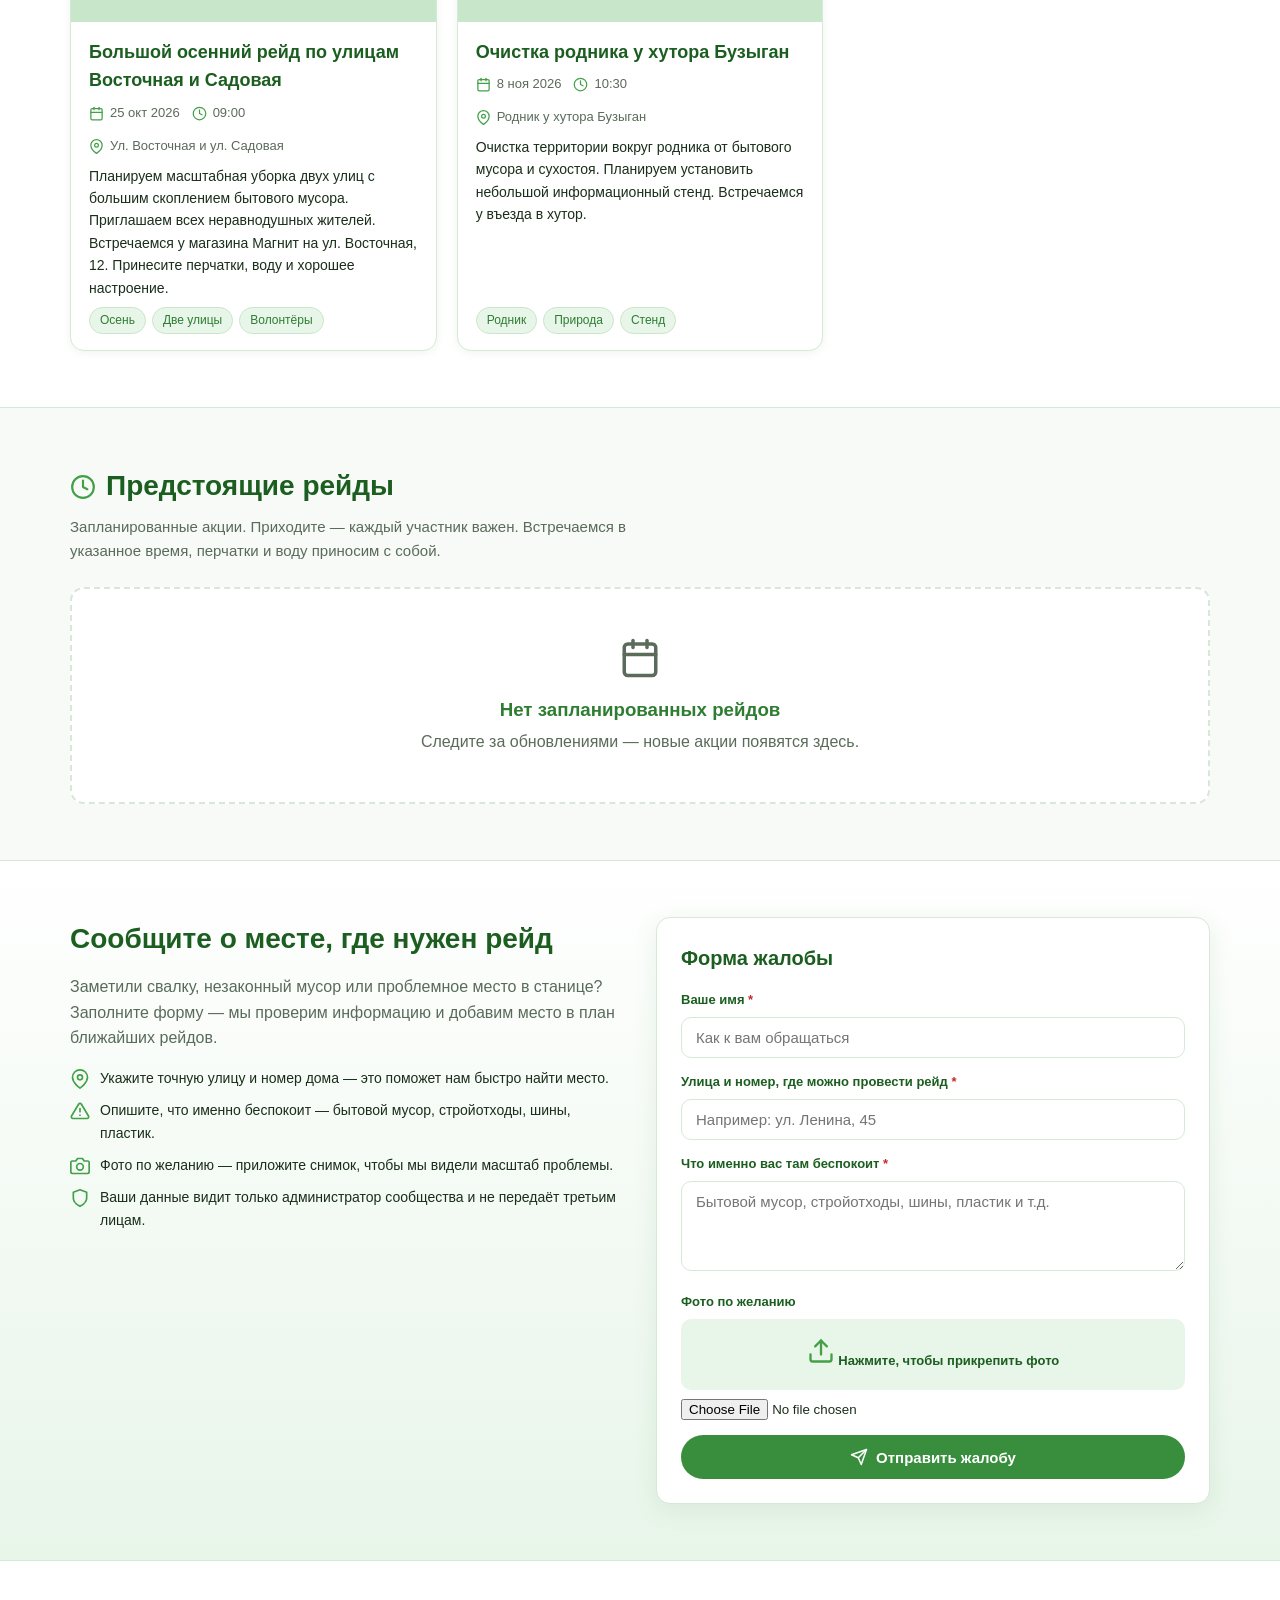
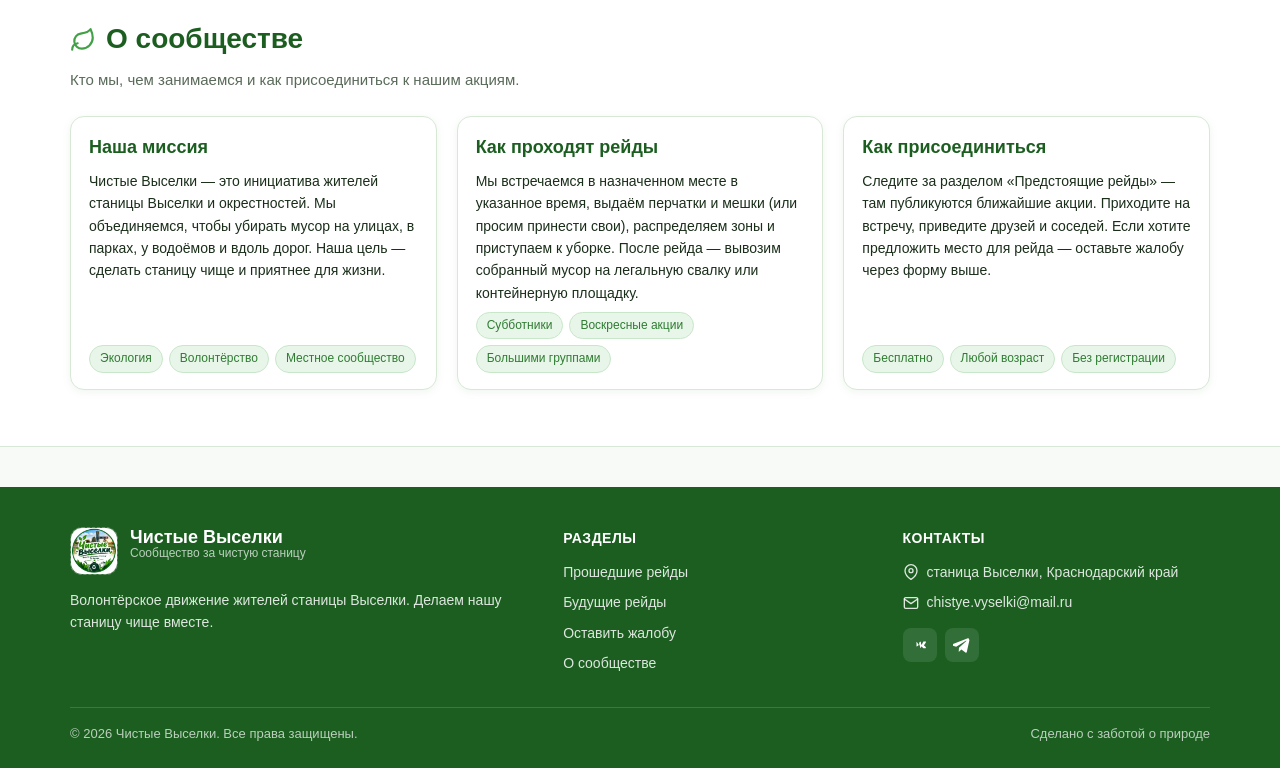
==== commit 43027a01: "Remove admin button from nav, smaller admin icons, multi-photo upload - Remove admin link from site " ====
--- a/index.html
+++ b/index.html
@@ -28,10 +28,6 @@
         <a href="#complaint">Оставить жалобу</a>
         <a href="#about">О нас</a>
       </div>
-      <a href="admin/" class="admin-link">
-        <svg viewBox="0 0 24 24" fill="none" stroke="currentColor" stroke-width="2" stroke-linecap="round" stroke-linejoin="round"><rect x="3" y="11" width="18" height="11" rx="2"/><path d="M7 11V7a5 5 0 0 1 10 0v4"/></svg>
-        Админка
-      </a>
       <button class="burger" id="burger" aria-label="Меню">
         <svg viewBox="0 0 24 24" fill="none" stroke="currentColor" stroke-width="2" stroke-linecap="round" stroke-linejoin="round"><line x1="3" y1="12" x2="21" y2="12"/><line x1="3" y1="6" x2="21" y2="6"/><line x1="3" y1="18" x2="21" y2="18"/></svg>
       </button>
--- a/css/style.css
+++ b/css/style.css
@@ -250,6 +250,17 @@
 .preview-img{margin-top:10px;border-radius:8px;overflow:hidden;border:1px solid var(--line);max-height:160px}
 .preview-img img{width:100%;height:100%;object-fit:cover}
 
+.thumb-grid{display:grid;grid-template-columns:repeat(auto-fill,minmax(86px,1fr));gap:8px;margin-top:10px}
+.thumb-item{position:relative;aspect-ratio:1;border-radius:8px;overflow:hidden;border:1px solid var(--line);background:var(--green-50)}
+.thumb-item img{width:100%;height:100%;object-fit:cover}
+.thumb-del{position:absolute;top:4px;right:4px;width:22px;height:22px;border-radius:50%;background:rgba(0,0,0,.6);color:#fff;border:none;display:flex;align-items:center;justify-content:center;cursor:pointer;padding:0}
+.thumb-del svg{width:12px;height:12px;color:#fff}
+.thumb-del:hover{background:var(--danger)}
+.thumb-empty{padding:14px;text-align:center;color:var(--muted);font-size:13px;border:2px dashed var(--line);border-radius:8px;background:var(--green-50)}
+.thumb-count{position:absolute;bottom:4px;left:4px;background:rgba(27,94,32,.85);color:#fff;font-size:11px;padding:2px 8px;border-radius:999px}
+.photo-badge{position:absolute;top:10px;right:10px;background:rgba(0,0,0,.65);color:#fff;font-size:11px;padding:3px 8px;border-radius:999px;display:flex;align-items:center;gap:4px}
+.photo-badge svg{width:12px;height:12px;color:#fff}
+
 .alert{padding:12px 16px;border-radius:var(--radius-sm);font-size:14px;margin-bottom:14px;display:flex;gap:10px;align-items:center}
 .alert svg{width:18px;height:18px;flex-shrink:0}
 .alert-success{background:var(--green-50);border:1px solid var(--green-200);color:var(--green-900)}
@@ -260,7 +271,7 @@
   background:var(--green-900);color:#fff;padding:10px 0;font-size:13px;
 }
 .admin-bar .container{display:flex;align-items:center;gap:14px;flex-wrap:wrap}
-.admin-bar svg{width:16px;height:16px}
+.admin-bar .pill svg, .admin-bar a.pill svg{width:14px;height:14px}
 .admin-bar .pill{background:rgba(255,255,255,.15);padding:4px 10px;border-radius:999px;display:inline-flex;align-items:center;gap:6px}
 
 .login-wrap{min-height:calc(100vh - 60px);display:flex;align-items:center;justify-content:center;padding:40px 20px;
@@ -288,11 +299,20 @@
 }
 .admin-nav-item:hover{background:var(--green-50)}
 .admin-nav-item.active{background:var(--green-800);color:#fff}
-.admin-nav-item svg{width:18px;height:18px;flex-shrink:0}
+.admin-nav-item svg{width:16px;height:16px;flex-shrink:0}
 .admin-sidebar .spacer{flex:1}
 .admin-content{padding:24px 28px;overflow-x:hidden}
-.admin-content h1{margin:0 0 4px;font-size:24px;color:var(--green-900)}
+.admin-content h1{margin:0 0 4px;font-size:24px;color:var(--green-900);display:flex;align-items:center;gap:10px}
+.admin-content h1 svg{width:22px;height:22px;color:var(--green-700);flex-shrink:0}
+.admin-content h3 svg{width:16px;height:16px;color:var(--green-700);flex-shrink:0}
+.admin-content p svg{width:15px;height:15px;color:var(--green-700);flex-shrink:0}
 .admin-content .sub{color:var(--muted);margin:0 0 20px;font-size:14px}
+.admin-content .icon-btn{width:28px;height:28px}
+.admin-content .icon-btn svg{width:14px;height:14px}
+.admin-content .btn svg{width:15px;height:15px}
+.admin-content .pill svg{width:14px;height:14px}
+.admin-bar svg{width:14px;height:14px}
+.card-body h3 svg{width:16px;height:16px;color:var(--green-700);flex-shrink:0}
 
 .panel{display:none}
 .panel.active{display:block}
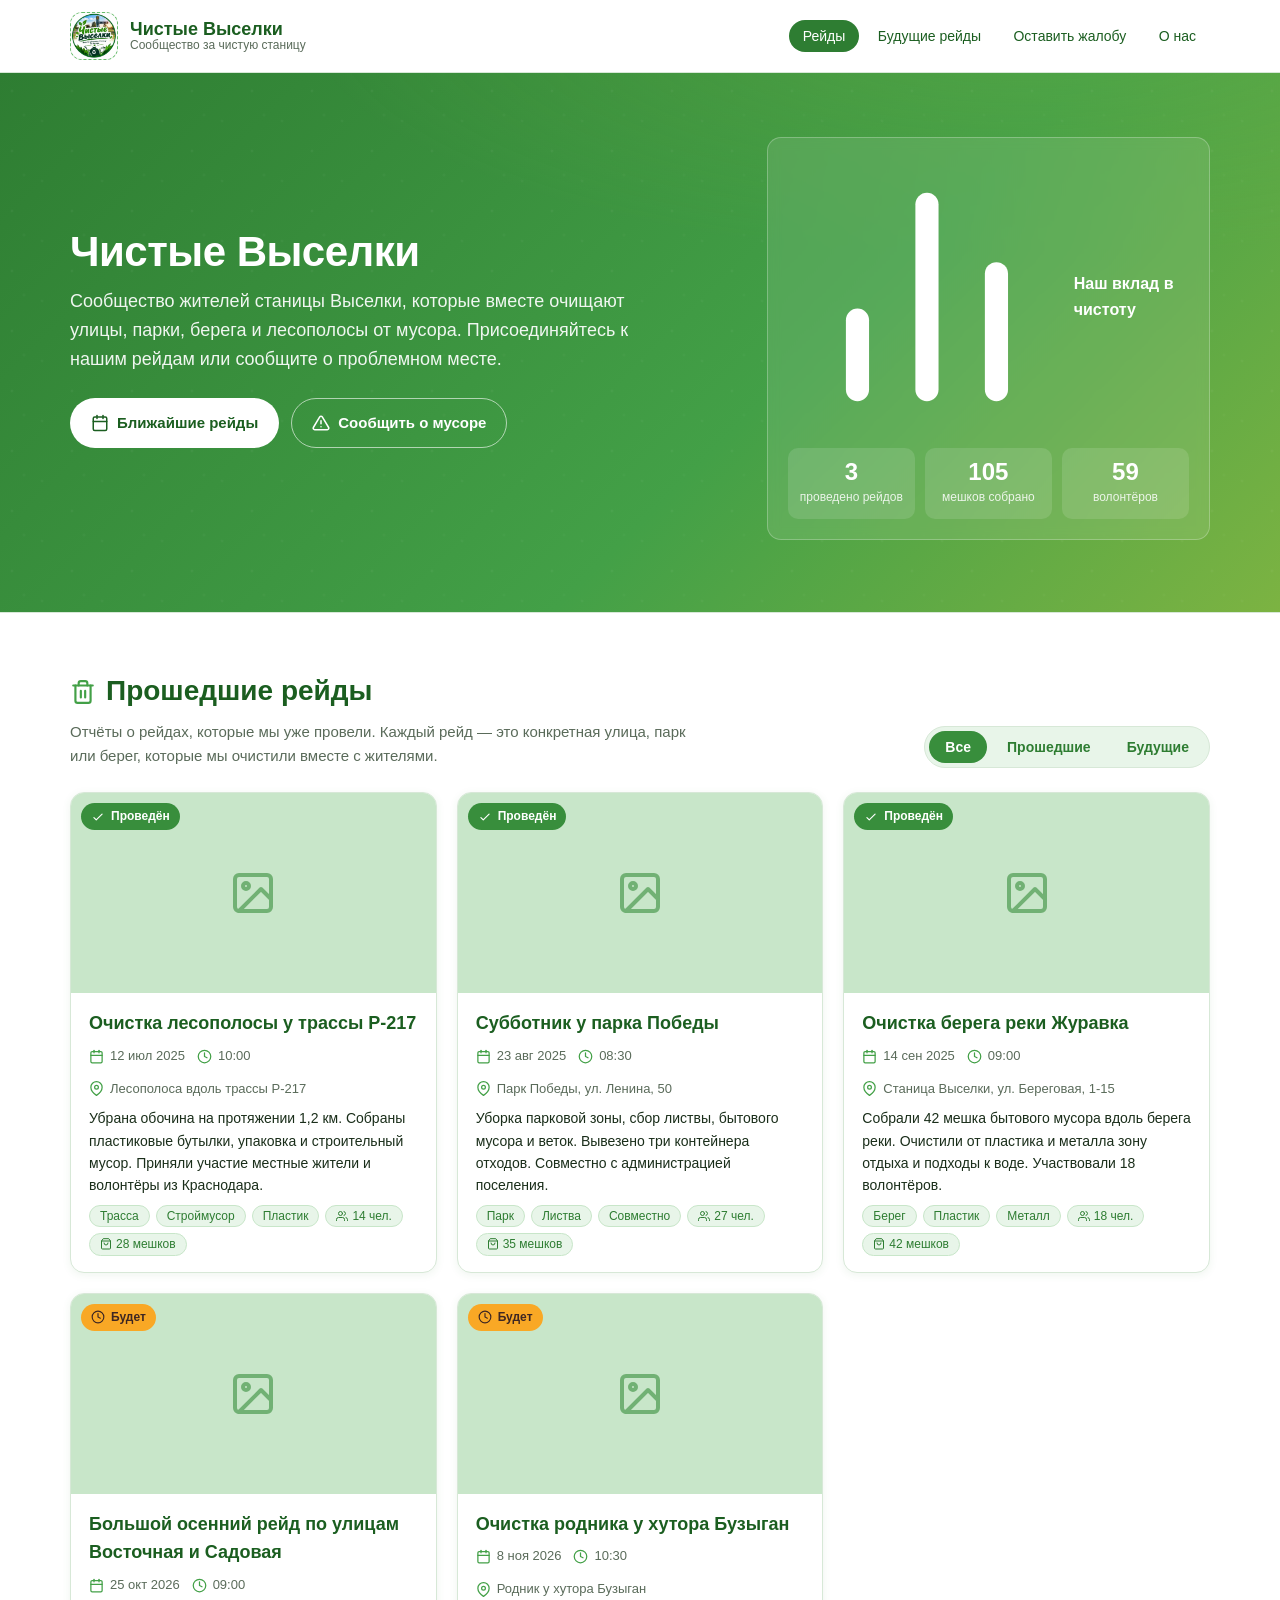
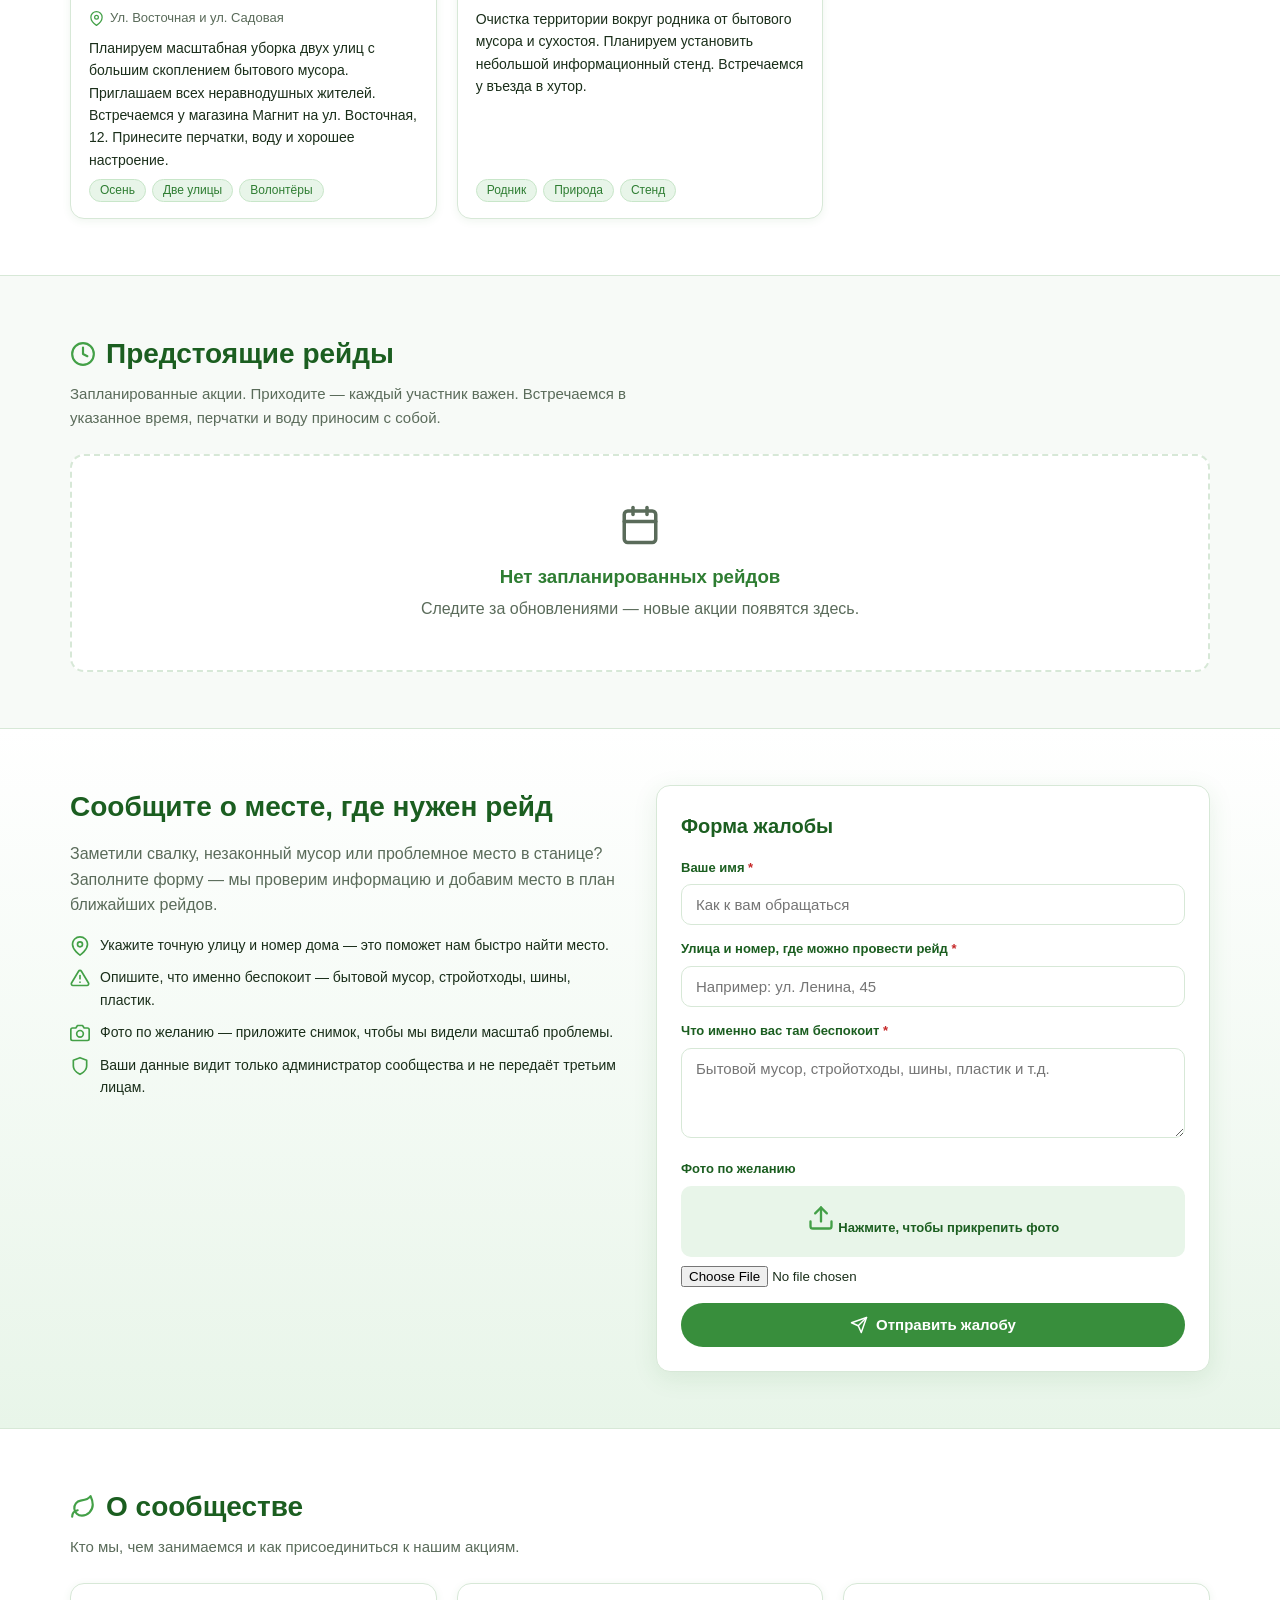
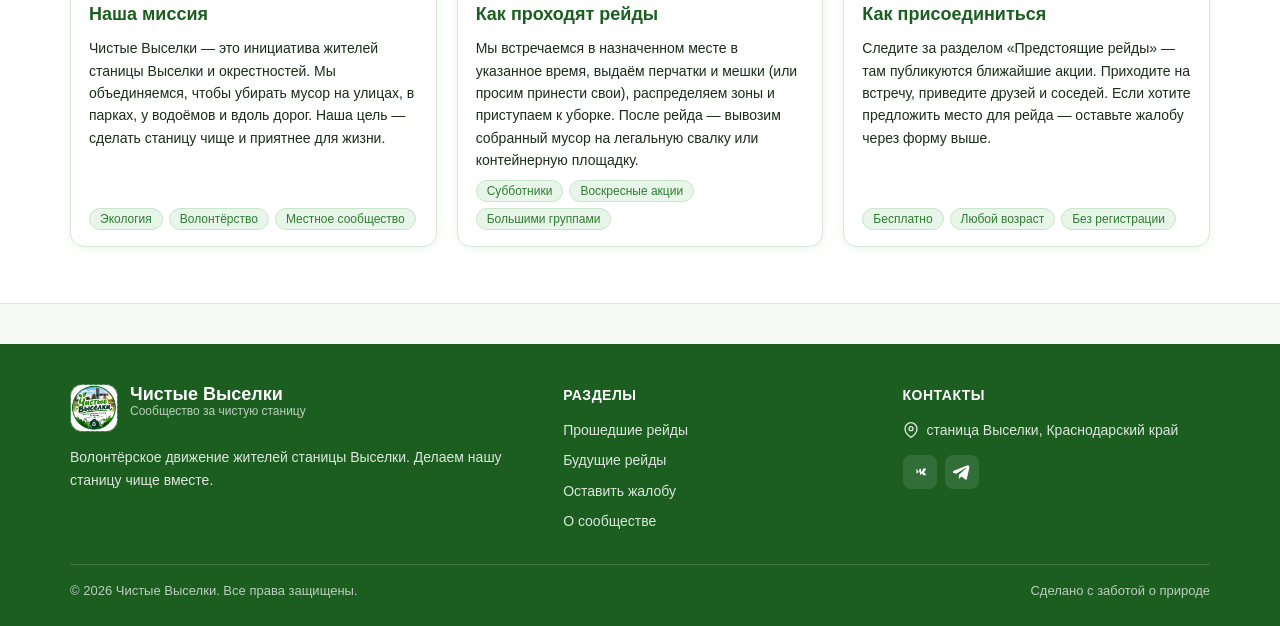
==== commit 770dbbee: "Fix tag sizes, remove email from footer, add photo lightbox gallery - Fix bug: SVG icons inside .tag" ====
--- a/index.html
+++ b/index.html
@@ -237,10 +237,6 @@
           <svg width="16" height="16" viewBox="0 0 24 24" fill="none" stroke="currentColor" stroke-width="2" stroke-linecap="round" stroke-linejoin="round"><path d="M21 10c0 7-9 13-9 13s-9-6-9-13a9 9 0 0 1 18 0z"/><circle cx="12" cy="10" r="3"/></svg>
           станица Выселки, Краснодарский край
         </p>
-        <p style="display:flex;align-items:center;gap:8px">
-          <svg width="16" height="16" viewBox="0 0 24 24" fill="none" stroke="currentColor" stroke-width="2" stroke-linecap="round" stroke-linejoin="round"><path d="M4 4h16c1.1 0 2 .9 2 2v12c0 1.1-.9 2-2 2H4c-1.1 0-2-.9-2-2V6c0-1.1.9-2 2-2z"/><polyline points="22,6 12,13 2,6"/></svg>
-          chistye.vyselki@mail.ru
-        </p>
         <div class="social" style="margin-top:14px">
           <a href="#" aria-label="VK">
             <svg viewBox="0 0 24 24" fill="currentColor"><path d="M12.785 16.241s.288-.032.435-.193c.135-.148.131-.426.131-.426s-.019-1.302.576-1.495c.587-.19 1.341 1.262 2.142 1.82.605.422 1.064.33 1.064.33l2.137-.03s1.117-.071.587-.964c-.043-.073-.308-.661-1.588-1.87-1.34-1.264-1.16-1.059.453-3.246.983-1.332 1.376-2.145 1.253-2.493-.117-.332-.84-.244-.84-.244l-2.406.015s-.178-.024-.31.056c-.13.079-.213.262-.213.262s-.382 1.03-.89 1.907c-1.07 1.85-1.499 1.948-1.674 1.832-.407-.267-.305-1.575-.305-1.575s.04-1.504-.296-2.057c-.252-.415-.738-.319-.923-.244-.407.165-.617.466-.617.466s-.527 1.096-.587 1.832c-.06.737.001 1.864.001 1.864s-.06.295-.354.131c-.244-.135-.487-.487-.852-.964-.335-.435-.602-.949-.602-.949l-1.137-1.832s-.227-.453-.508-.262c-.294.198-.131 1.043-.131 1.043l.022 4.542s-.043.435.193.524c.27.105.852-.262.852-.262l1.95-1.65s.516-.786.786-.786z"/></svg>
--- a/css/style.css
+++ b/css/style.css
@@ -162,6 +162,15 @@
   color:var(--green-700);
 }
 .card-img .placeholder svg{width:48px;height:48px;opacity:.6}
+.card-img-clickable{
+  height:200px;background:var(--green-100);position:relative;overflow:hidden;
+  cursor:pointer;outline:none;
+}
+.card-img-clickable:hover img{transform:scale(1.05)}
+.card-img-clickable img{width:100%;height:100%;object-fit:cover;transition:transform .25s ease}
+.card-img-clickable .placeholder{width:100%;height:100%;display:flex;align-items:center;justify-content:center;color:var(--green-700)}
+.card-img-clickable .placeholder svg{width:48px;height:48px;opacity:.6}
+.card-img-clickable:focus-visible{box-shadow:inset 0 0 0 3px var(--green-500)}
 .card-badge{
   position:absolute;top:10px;left:10px;
   background:var(--green-700);color:#fff;font-size:12px;font-weight:600;
@@ -176,7 +185,8 @@
 .card-meta svg{width:15px;height:15px;color:var(--green-600)}
 .card-desc{color:var(--ink);font-size:14px;margin:0}
 .card-tags{display:flex;gap:6px;flex-wrap:wrap;margin-top:auto}
-.tag{background:var(--green-50);color:var(--green-800);border:1px solid var(--green-100);padding:3px 10px;border-radius:999px;font-size:12px;font-weight:500}
+.tag{display:inline-flex;align-items:center;gap:4px;background:var(--green-50);color:var(--green-800);border:1px solid var(--green-100);padding:3px 10px;border-radius:999px;font-size:12px;font-weight:500;line-height:1.2;white-space:nowrap}
+.tag svg{width:12px;height:12px;flex-shrink:0}
 
 .upcoming-item{
   background:#fff;border:1px solid var(--line);border-radius:var(--radius);
@@ -425,3 +435,72 @@
   .upcoming-actions{grid-column:1/-1}
   .row-2{grid-template-columns:1fr}
 }
+
+.lightbox{
+  position:fixed;inset:0;z-index:300;
+  display:none;align-items:center;justify-content:center;
+  padding:24px;
+}
+.lightbox.open{display:flex;animation:lbFade .2s ease}
+@keyframes lbFade{from{opacity:0}to{opacity:1}}
+.lb-backdrop{position:absolute;inset:0;background:rgba(8,20,8,.92);backdrop-filter:blur(8px)}
+.lb-content{
+  position:relative;z-index:1;max-width:1100px;width:100%;
+  display:flex;flex-direction:column;align-items:center;gap:14px;
+  max-height:calc(100vh - 48px);
+}
+.lb-stage{
+  background:#000;border-radius:12px;overflow:hidden;
+  max-height:calc(100vh - 180px);display:flex;align-items:center;justify-content:center;
+  width:100%;
+}
+.lb-stage img{max-width:100%;max-height:calc(100vh - 180px);object-fit:contain;display:block}
+.lb-info{
+  text-align:center;color:#fff;width:100%;
+}
+.lb-info h3{margin:0 0 4px;font-size:18px;font-weight:600}
+.lb-info p{margin:0 0 6px;font-size:13px;color:rgba(255,255,255,.75);display:flex;align-items:center;justify-content:center;gap:6px}
+.lb-info p svg{width:14px;height:14px;color:rgba(255,255,255,.75)}
+.lb-counter{
+  display:inline-block;background:rgba(255,255,255,.15);
+  padding:3px 12px;border-radius:999px;font-size:12px;color:#fff;
+}
+.lb-dots{display:flex;gap:6px;flex-wrap:wrap;justify-content:center}
+.lb-dot{
+  width:10px;height:10px;border-radius:50%;border:none;
+  background:rgba(255,255,255,.35);cursor:pointer;padding:0;transition:background .15s ease,transform .15s ease;
+}
+.lb-dot:hover{background:rgba(255,255,255,.6)}
+.lb-dot.active{background:#fff;transform:scale(1.2)}
+.lb-close{
+  position:absolute;top:18px;right:18px;z-index:2;
+  width:42px;height:42px;border-radius:50%;border:none;
+  background:rgba(255,255,255,.15);color:#fff;cursor:pointer;
+  display:flex;align-items:center;justify-content:center;
+  transition:background .15s ease;
+}
+.lb-close:hover{background:rgba(255,255,255,.3)}
+.lb-close svg{width:20px;height:20px}
+.lb-nav{
+  position:absolute;top:50%;transform:translateY(-50%);z-index:2;
+  width:48px;height:48px;border-radius:50%;border:none;
+  background:rgba(255,255,255,.15);color:#fff;cursor:pointer;
+  display:flex;align-items:center;justify-content:center;
+  transition:background .15s ease;
+}
+.lb-nav:hover{background:rgba(255,255,255,.3)}
+.lb-nav svg{width:22px;height:22px}
+.lb-prev{left:24px}
+.lb-next{right:24px}
+@media(max-width:680px){
+  .lightbox{padding:12px}
+  .lb-stage{max-height:calc(100vh - 140px)}
+  .lb-stage img{max-height:calc(100vh - 140px)}
+  .lb-nav{width:38px;height:38px}
+  .lb-prev{left:8px}
+  .lb-next{right:8px}
+  .lb-close{top:10px;right:10px;width:36px;height:36px}
+  .lb-info h3{font-size:15px}
+}
+
+.gallery-trigger{cursor:pointer}
